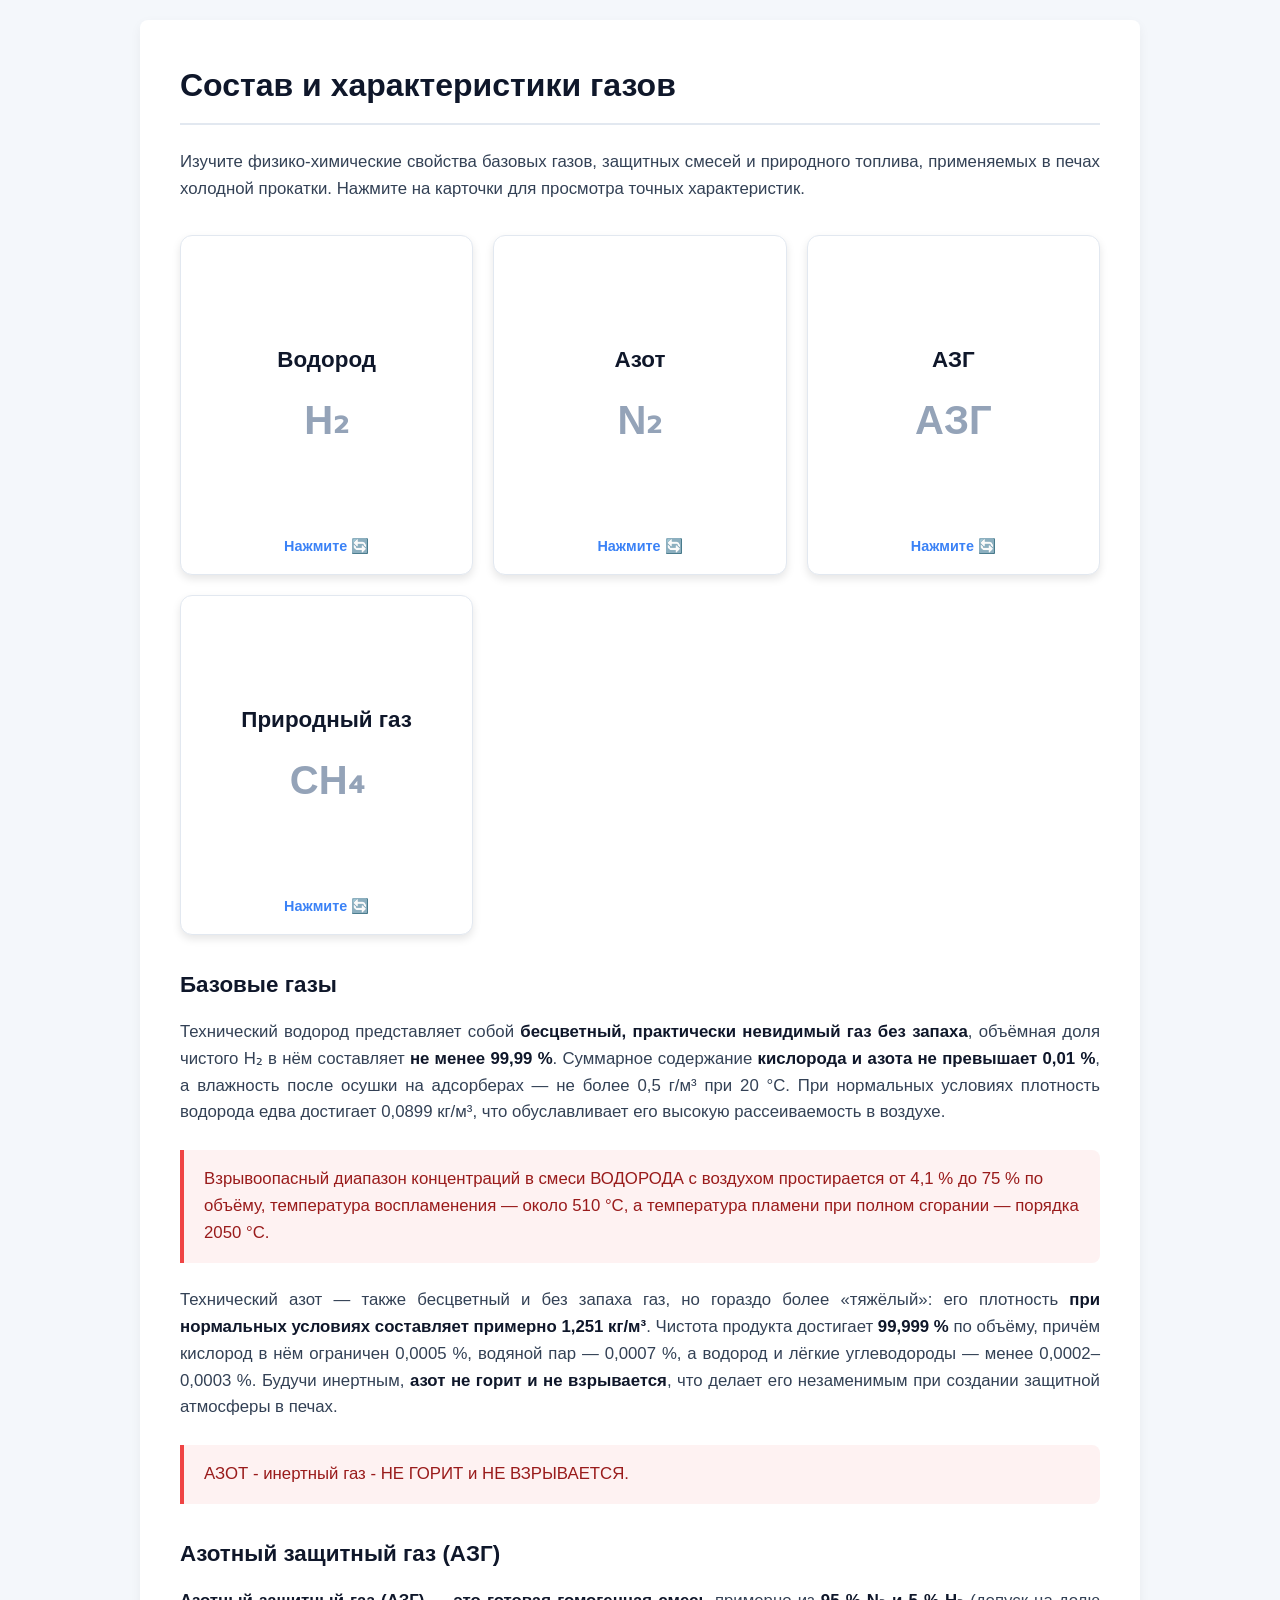
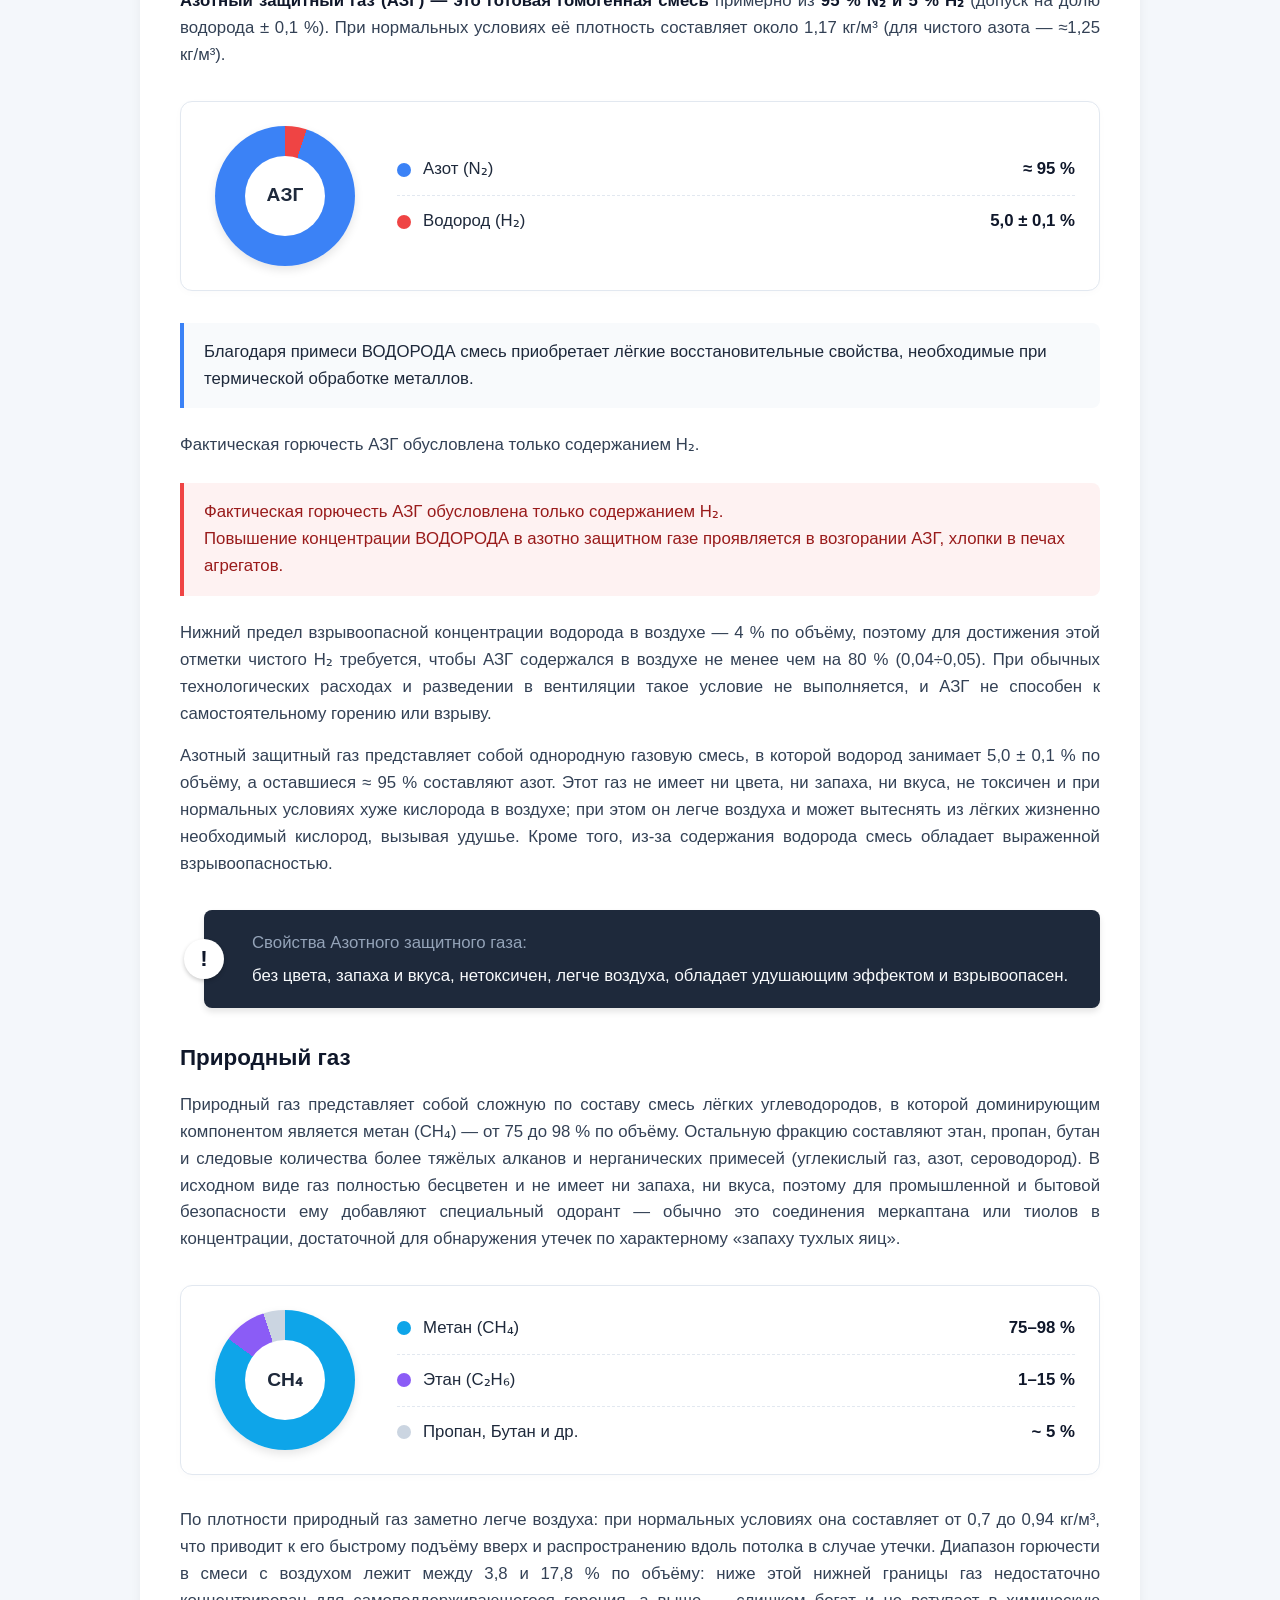
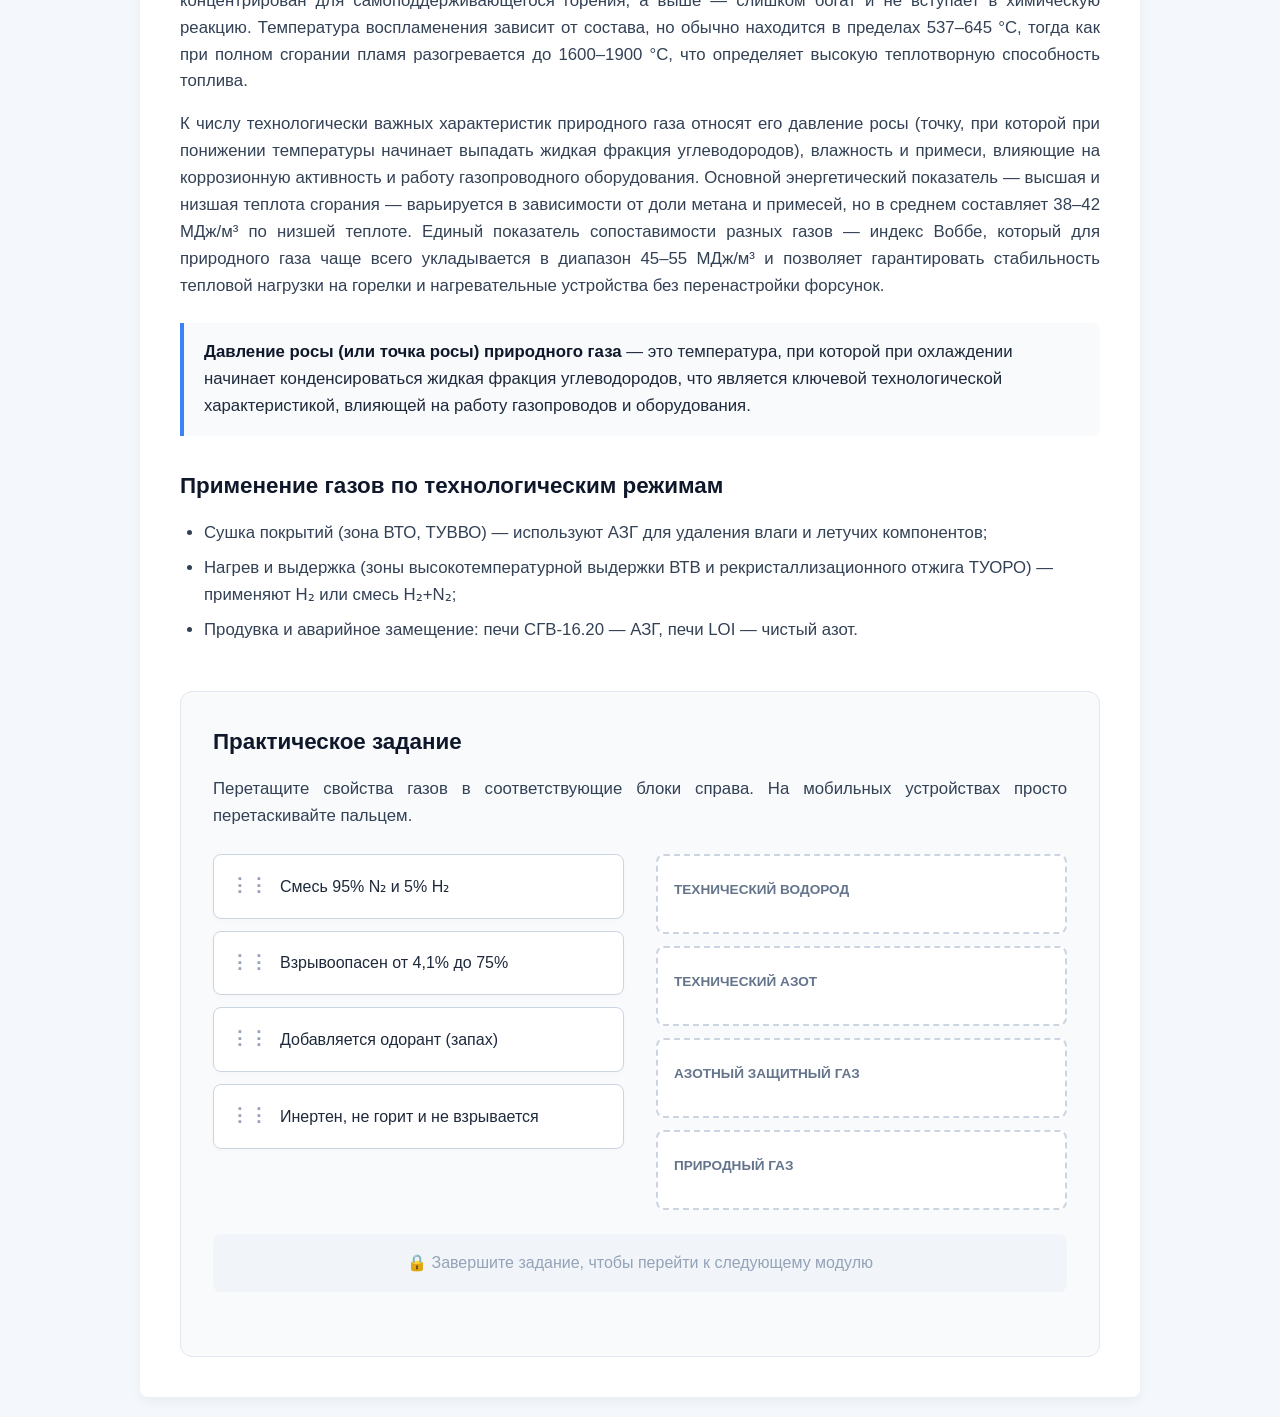
==== module1.html @ 85d9f405 "Add files via upload" ====
<!DOCTYPE html>
<html lang="ru">
<head>
    <meta charset="UTF-8">
    <meta name="viewport" content="width=device-width, initial-scale=1.0">
    <title>Модуль 1: Состав и характеристики газов</title>
    <style>
        /* Базовые настройки для идеальной читаемости */
        * { margin: 0; padding: 0; box-sizing: border-box; font-family: 'Segoe UI', Tahoma, Geneva, Verdana, sans-serif; }
        body { background-color: #f4f7fb; padding: 20px; color: #1e293b; line-height: 1.6; }
        
        .lesson-container { max-width: 1000px; margin: 0 auto; background: #ffffff; padding: 40px; border-radius: 8px; box-shadow: 0 4px 12px rgba(0,0,0,0.05); }
        
        /* Типографика */
        h2 { color: #0f172a; font-size: 2rem; margin-bottom: 24px; border-bottom: 2px solid #e2e8f0; padding-bottom: 12px; }
        h3 { color: #0f172a; margin: 32px 0 16px 0; font-size: 1.4rem; }
        h4 { color: #334155; margin: 24px 0 12px 0; font-size: 1.2rem; }
        p { margin-bottom: 16px; font-size: 1.05rem; color: #334155; text-align: justify; }
        strong { font-weight: 600; color: #0f172a; }
        ul { margin-bottom: 16px; padding-left: 24px; }
        li { margin-bottom: 8px; font-size: 1.05rem; color: #334155; }

        /* ИНТЕРАКТИВНЫЕ КАРТОЧКИ */
        .gas-grid { display: grid; grid-template-columns: repeat(auto-fit, minmax(220px, 1fr)); gap: 20px; margin: 32px 0; }
        .gas-card { background: transparent; height: 340px; perspective: 1000px; cursor: pointer; }
        .gas-card-inner { position: relative; width: 100%; height: 100%; transition: transform 0.6s; transform-style: preserve-3d; }
        .gas-card.flipped .gas-card-inner { transform: rotateY(180deg); }
        .gas-card-front, .gas-card-back { position: absolute; width: 100%; height: 100%; backface-visibility: hidden; border-radius: 12px; padding: 20px; box-shadow: 0 4px 8px rgba(0,0,0,0.1); }
        
        .gas-card-front { background: #ffffff; border: 1px solid #e2e8f0; display: flex; flex-direction: column; justify-content: center; align-items: center; text-align: center; }
        .gas-card-front h4 { font-size: 1.4rem; color: #0f172a; margin: 0 0 10px 0; }
        .gas-card-front .formula { font-size: 2.5rem; font-weight: bold; color: #94a3b8; margin-bottom: 16px; }
        .flip-hint { position: absolute; bottom: 16px; color: #3b82f6; font-size: 0.9rem; font-weight: 600; }
        
        .gas-card-back { background: #111827; color: #ffffff; transform: rotateY(180deg); text-align: left; overflow-y: auto; border-left: 4px solid #3b82f6; }
        .gas-card-back h4 { color: #ffffff; font-size: 1.3rem; margin-top: 0; margin-bottom: 12px; border-bottom: 1px solid #374151; padding-bottom: 8px; }
        .card-stat { margin-bottom: 12px; }
        .card-stat-label { color: #9ca3af; font-size: 0.8rem; text-transform: uppercase; font-weight: 600; letter-spacing: 0.5px; margin-bottom: 2px; display: block; }
        .card-stat-value { color: #ffffff; font-size: 1.05rem; }

        /* ПЛАШКИ */
        .alert-dark { background: #1e293b; color: #f8fafc; position: relative; padding: 20px 24px 20px 48px; border-radius: 8px; margin: 32px 0 32px 24px; font-size: 1.05rem; line-height: 1.5; box-shadow: 0 4px 6px rgba(0,0,0,0.1); }
        .alert-dark .alert-icon { position: absolute; left: -20px; top: 50%; transform: translateY(-50%); width: 40px; height: 40px; background: #ffffff; border-radius: 50%; display: flex; align-items: center; justify-content: center; color: #0f172a; font-weight: bold; font-size: 1.4rem; box-shadow: 0 2px 4px rgba(0,0,0,0.2); }
        .alert-dark strong { color: #94a3b8; display: block; margin-bottom: 8px; font-weight: normal; }

        .alert-light { background: #f8fafc; border-left: 4px solid #3b82f6; padding: 16px 20px; margin: 24px 0; border-radius: 0 8px 8px 0; color: #1e293b; font-size: 1.05rem; }
        .alert-danger { background: #fef2f2; border-left: 4px solid #ef4444; padding: 16px 20px; margin: 24px 0; border-radius: 0 8px 8px 0; color: #991b1b; font-size: 1.05rem; }

        /* КОЛЬЦЕВЫЕ ДИАГРАММЫ */
        .chart-section { display: flex; flex-wrap: wrap; gap: 32px; align-items: center; margin: 32px 0; background: #ffffff; border: 1px solid #e2e8f0; border-radius: 12px; padding: 24px; box-shadow: 0 2px 8px rgba(0,0,0,0.02); }
        .chart-visual { display: flex; flex-direction: column; align-items: center; min-width: 160px; }
        .donut-chart { width: 140px; height: 140px; border-radius: 50%; display: flex; align-items: center; justify-content: center; box-shadow: 0 4px 10px rgba(0,0,0,0.1); }
        .donut-inner { width: 80px; height: 80px; background: #ffffff; border-radius: 50%; display: flex; align-items: center; justify-content: center; font-weight: bold; font-size: 1.2rem; color: #1e293b; }
        .chart-azg { background: conic-gradient(#ef4444 0% 5%, #3b82f6 5% 100%); }
        .chart-ng { background: conic-gradient(#0ea5e9 0% 85%, #8b5cf6 85% 95%, #cbd5e1 95% 100%); }
        
        .chart-legend { flex: 1; min-width: 250px; }
        .legend-item { display: flex; align-items: center; justify-content: space-between; margin-bottom: 12px; padding-bottom: 12px; border-bottom: 1px dashed #e2e8f0; font-size: 1.05rem; }
        .legend-item:last-child { border-bottom: none; margin-bottom: 0; padding-bottom: 0; }
        .legend-color { display: flex; align-items: center; gap: 12px; }
        .dot { width: 14px; height: 14px; border-radius: 50%; }

        /* DRAG AND DROP */
        .dnd-container { background: #f8fafc; border: 1px solid #e2e8f0; border-radius: 12px; padding: 32px; margin-top: 48px; }
        .dnd-grid { display: grid; grid-template-columns: 1fr 1fr; gap: 32px; margin-top: 24px; }
        
        .draggable-items { display: flex; flex-direction: column; gap: 12px; }
        .drag-item { background: #ffffff; border: 1px solid #cbd5e1; padding: 16px; border-radius: 8px; cursor: grab; font-size: 1rem; color: #1e293b; display: flex; align-items: center; gap: 12px; box-shadow: 0 2px 4px rgba(0,0,0,0.02); }
        .drag-item::before { content: "⋮⋮"; color: #94a3b8; font-size: 1.2rem; font-weight: bold; }
        .drag-item:active { cursor: grabbing; }
        
        .drop-zones { display: flex; flex-direction: column; gap: 12px; }
        .drop-zone { background: #ffffff; border: 2px dashed #cbd5e1; padding: 16px; border-radius: 8px; min-height: 80px; display: flex; flex-direction: column; justify-content: center; position: relative; transition: all 0.2s; }
        .drop-zone.drag-over { background: #f1f5f9; border-color: #3b82f6; }
        
        .drop-zone.correct { background: #e6f4ea; border: 1px solid #34d399; padding: 12px 16px; }
        .drop-zone.correct .drop-zone-title { color: #64748b; font-size: 0.75rem; text-transform: uppercase; font-weight: 700; margin-bottom: 4px; display: block; }
        .drop-zone.correct .drag-item { background: transparent; border: none; box-shadow: none; padding: 0; font-size: 0.95rem; color: #1e293b; }
        .drop-zone.correct .drag-item::before { content: "⋮⋮"; color: #94a3b8; font-size: 1.2rem; }
        
        .drop-zone-title { color: #64748b; font-size: 0.85rem; text-transform: uppercase; font-weight: 600; margin-bottom: 8px; }

        /* Кнопки */
        .btn-group { display: flex; flex-direction: column; gap: 12px; margin-top: 32px; }
        .nav-btn { background: #10b981; color: white; border: none; padding: 18px 32px; font-size: 1.1rem; font-weight: bold; border-radius: 8px; cursor: pointer; width: 100%; text-transform: uppercase; display: none; text-align: center; }
        .nav-btn:hover { background: #059669; }
        
        .reset-btn { background: transparent; color: #64748b; border: 1px solid #cbd5e1; padding: 12px 24px; font-size: 1rem; border-radius: 8px; cursor: pointer; width: 100%; transition: 0.2s; display: none; }
        .reset-btn:hover { background: #f1f5f9; color: #1e293b; }

        .disabled-text { text-align: center; color: #94a3b8; font-size: 1rem; margin-top: 24px; padding: 16px; background: #f1f5f9; border-radius: 8px; }

        /* Мобильная адаптация */
        @media (max-width: 768px) {
            body { padding: 10px; }
            .lesson-container { padding: 20px; }
            .dnd-grid { grid-template-columns: 1fr; gap: 24px; }
            .alert-dark { margin-left: 16px; padding-left: 36px; }
            .alert-dark .alert-icon { left: -16px; width: 32px; height: 32px; font-size: 1.2rem; }
            .chart-section { flex-direction: column; align-items: flex-start; }
            .chart-visual { align-self: center; margin-bottom: 16px; }
        }
    </style>
</head>
<body>

    <div class="lesson-container">
        <h2>Состав и характеристики газов</h2>
        <p>Изучите физико-химические свойства базовых газов, защитных смесей и природного топлива, применяемых в печах холодной прокатки. Нажмите на карточки для просмотра точных характеристик.</p>
        
        <!-- ИНТЕРАКТИВНЫЕ КАРТОЧКИ -->
        <div class="gas-grid">
            <div class="gas-card" onclick="flipCard(this)">
                <div class="gas-card-inner">
                    <div class="gas-card-front">
                        <h4>Водород</h4>
                        <div class="formula">H₂</div>
                        <div class="flip-hint">Нажмите 🔄</div>
                    </div>
                    <div class="gas-card-back">
                        <h4>Водород (H₂)</h4>
                        <div class="card-stat"><span class="card-stat-label">Чистота</span><span class="card-stat-value">≥ 99,99 %</span></div>
                        <div class="card-stat"><span class="card-stat-label">Плотность</span><span class="card-stat-value">0,0899 кг/м³</span></div>
                        <div class="card-stat"><span class="card-stat-label">Взрываемость</span><span class="card-stat-value">4,1 % – 75 %</span></div>
                        <div class="card-stat"><span class="card-stat-label">Т воспламенения</span><span class="card-stat-value">~510 °C</span></div>
                    </div>
                </div>
            </div>

            <div class="gas-card" onclick="flipCard(this)">
                <div class="gas-card-inner">
                    <div class="gas-card-front">
                        <h4>Азот</h4>
                        <div class="formula">N₂</div>
                        <div class="flip-hint">Нажмите 🔄</div>
                    </div>
                    <div class="gas-card-back">
                        <h4>Азот (N₂)</h4>
                        <div class="card-stat"><span class="card-stat-label">Чистота</span><span class="card-stat-value">≥ 99,999 %</span></div>
                        <div class="card-stat"><span class="card-stat-label">Плотность</span><span class="card-stat-value">1,251 кг/м³</span></div>
                        <div class="card-stat"><span class="card-stat-label">Свойства</span><span class="card-stat-value">Инертен, не горит</span></div>
                        <div class="card-stat"><span class="card-stat-label">Опасность</span><span class="card-stat-value">Удушье</span></div>
                    </div>
                </div>
            </div>

            <div class="gas-card" onclick="flipCard(this)">
                <div class="gas-card-inner">
                    <div class="gas-card-front">
                        <h4>АЗГ</h4>
                        <div class="formula">АЗГ</div>
                        <div class="flip-hint">Нажмите 🔄</div>
                    </div>
                    <div class="gas-card-back">
                        <h4>Азотный защитный газ</h4>
                        <div class="card-stat"><span class="card-stat-label">Состав</span><span class="card-stat-value">95% N₂, 5% H₂</span></div>
                        <div class="card-stat"><span class="card-stat-label">Плотность</span><span class="card-stat-value">~1,17 кг/м³</span></div>
                        <div class="card-stat"><span class="card-stat-label">Свойства</span><span class="card-stat-value">Восстановительные</span></div>
                        <div class="card-stat"><span class="card-stat-label">Горючесть</span><span class="card-stat-value">Обусловлена H₂</span></div>
                    </div>
                </div>
            </div>

            <div class="gas-card" onclick="flipCard(this)">
                <div class="gas-card-inner">
                    <div class="gas-card-front">
                        <h4>Природный газ</h4>
                        <div class="formula">CH₄</div>
                        <div class="flip-hint">Нажмите 🔄</div>
                    </div>
                    <div class="gas-card-back">
                        <h4>Природный газ</h4>
                        <div class="card-stat"><span class="card-stat-label">Основа</span><span class="card-stat-value">Метан 75–98 %</span></div>
                        <div class="card-stat"><span class="card-stat-label">Плотность</span><span class="card-stat-value">0,7–0,94 кг/м³</span></div>
                        <div class="card-stat"><span class="card-stat-label">Взрываемость</span><span class="card-stat-value">3,8 – 17,8 %</span></div>
                        <div class="card-stat"><span class="card-stat-label">Особенность</span><span class="card-stat-value">Добавлен одорант</span></div>
                    </div>
                </div>
            </div>
        </div>

        <!-- ТЕОРИЯ -->
        <h3>Базовые газы</h3>
        <p>Технический водород представляет собой <strong>бесцветный, практически невидимый газ без запаха</strong>, объёмная доля чистого H₂ в нём составляет <strong>не менее 99,99 %</strong>. Суммарное содержание <strong>кислорода и азота не превышает 0,01 %</strong>, а влажность после осушки на адсорберах — не более 0,5 г/м³ при 20 °C. При нормальных условиях плотность водорода едва достигает 0,0899 кг/м³, что обуславливает его высокую рассеиваемость в воздухе.</p>

        <div class="alert-danger">
            Взрывоопасный диапазон концентраций в смеси ВОДОРОДА с воздухом простирается от 4,1 % до 75 % по объёму, температура воспламенения — около 510 °C, а температура пламени при полном сгорании — порядка 2050 °C.
        </div>

        <p>Технический азот — также бесцветный и без запаха газ, но гораздо более «тяжёлый»: его плотность <strong>при нормальных условиях составляет примерно 1,251 кг/м³</strong>. Чистота продукта достигает <strong>99,999 %</strong> по объёму, причём кислород в нём ограничен 0,0005 %, водяной пар — 0,0007 %, а водород и лёгкие углеводороды — менее 0,0002–0,0003 %. Будучи инертным, <strong>азот не горит и не взрывается</strong>, что делает его незаменимым при создании защитной атмосферы в печах.</p>

        <div class="alert-danger">
            АЗОТ - инертный газ - НЕ ГОРИТ и НЕ ВЗРЫВАЕТСЯ.
        </div>

        <h3>Азотный защитный газ (АЗГ)</h3>
        <p><strong>Азотный защитный газ (АЗГ) — это готовая гомогенная смесь</strong> примерно из <strong>95 % N₂ и 5 % H₂</strong> (допуск на долю водорода ± 0,1 %). При нормальных условиях её плотность составляет около 1,17 кг/м³ (для чистого азота — ≈1,25 кг/м³).</p>

        <!-- Диаграмма АЗГ -->
        <div class="chart-section">
            <div class="chart-visual">
                <div class="donut-chart chart-azg">
                    <div class="donut-inner">АЗГ</div>
                </div>
            </div>
            <div class="chart-legend">
                <div class="legend-item">
                    <div class="legend-color"><div class="dot" style="background: #3b82f6;"></div> Азот (N₂)</div>
                    <strong>≈ 95 %</strong>
                </div>
                <div class="legend-item">
                    <div class="legend-color"><div class="dot" style="background: #ef4444;"></div> Водород (H₂)</div>
                    <strong>5,0 ± 0,1 %</strong>
                </div>
            </div>
        </div>

        <div class="alert-light">
            Благодаря примеси ВОДОРОДА смесь приобретает лёгкие восстановительные свойства, необходимые при термической обработке металлов.
        </div>

        <p>Фактическая горючесть АЗГ обусловлена только содержанием H₂.</p>

        <div class="alert-danger">
            Фактическая горючесть АЗГ обусловлена только содержанием H₂.<br>
            Повышение концентрации ВОДОРОДА в азотно защитном газе проявляется в возгорании АЗГ, хлопки в печах агрегатов.
        </div>

        <p>Нижний предел взрывоопасной концентрации водорода в воздухе — 4 % по объёму, поэтому для достижения этой отметки чистого H₂ требуется, чтобы АЗГ содержался в воздухе не менее чем на 80 % (0,04÷0,05). При обычных технологических расходах и разведении в вентиляции такое условие не выполняется, и АЗГ не способен к самостоятельному горению или взрыву.</p>

        <p>Азотный защитный газ представляет собой однородную газовую смесь, в которой водород занимает 5,0 ± 0,1 % по объёму, а оставшиеся ≈ 95 % составляют азот. Этот газ не имеет ни цвета, ни запаха, ни вкуса, не токсичен и при нормальных условиях хуже кислорода в воздухе; при этом он легче воздуха и может вытеснять из лёгких жизненно необходимый кислород, вызывая удушье. Кроме того, из-за содержания водорода смесь обладает выраженной взрывоопасностью.</p>

        <div class="alert-dark">
            <div class="alert-icon">!</div>
            <strong>Свойства Азотного защитного газа:</strong>
            без цвета, запаха и вкуса, нетоксичен, легче воздуха, обладает удушающим эффектом и взрывоопасен.
        </div>

        <h3>Природный газ</h3>
        <p>Природный газ представляет собой сложную по составу смесь лёгких углеводородов, в которой доминирующим компонентом является метан (CH₄) — от 75 до 98 % по объёму. Остальную фракцию составляют этан, пропан, бутан и следовые количества более тяжёлых алканов и нерганических примесей (углекислый газ, азот, сероводород). В исходном виде газ полностью бесцветен и не имеет ни запаха, ни вкуса, поэтому для промышленной и бытовой безопасности ему добавляют специальный одорант — обычно это соединения меркаптана или тиолов в концентрации, достаточной для обнаружения утечек по характерному «запаху тухлых яиц».</p>
        
        <!-- Диаграмма Природного газа -->
        <div class="chart-section">
            <div class="chart-visual">
                <div class="donut-chart chart-ng">
                    <div class="donut-inner">CH₄</div>
                </div>
            </div>
            <div class="chart-legend">
                <div class="legend-item">
                    <div class="legend-color"><div class="dot" style="background: #0ea5e9;"></div> Метан (CH₄)</div>
                    <strong>75–98 %</strong>
                </div>
                <div class="legend-item">
                    <div class="legend-color"><div class="dot" style="background: #8b5cf6;"></div> Этан (C₂H₆)</div>
                    <strong>1–15 %</strong>
                </div>
                <div class="legend-item">
                    <div class="legend-color"><div class="dot" style="background: #cbd5e1;"></div> Пропан, Бутан и др.</div>
                    <strong>~ 5 %</strong>
                </div>
            </div>
        </div>

        <p>По плотности природный газ заметно легче воздуха: при нормальных условиях она составляет от 0,7 до 0,94 кг/м³, что приводит к его быстрому подъёму вверх и распространению вдоль потолка в случае утечки. Диапазон горючести в смеси с воздухом лежит между 3,8 и 17,8 % по объёму: ниже этой нижней границы газ недостаточно концентрирован для самоподдерживающегося горения, а выше — слишком богат и не вступает в химическую реакцию. Температура воспламенения зависит от состава, но обычно находится в пределах 537–645 °C, тогда как при полном сгорании пламя разогревается до 1600–1900 °C, что определяет высокую теплотворную способность топлива.</p>
        
        <p>К числу технологически важных характеристик природного газа относят его давление росы (точку, при которой при понижении температуры начинает выпадать жидкая фракция углеводородов), влажность и примеси, влияющие на коррозионную активность и работу газопроводного оборудования. Основной энергетический показатель — высшая и низшая теплота сгорания — варьируется в зависимости от доли метана и примесей, но в среднем составляет 38–42 МДж/м³ по низшей теплоте. Единый показатель сопоставимости разных газов — индекс Воббе, который для природного газа чаще всего укладывается в диапазон 45–55 МДж/м³ и позволяет гарантировать стабильность тепловой нагрузки на горелки и нагревательные устройства без перенастройки форсунок.</p>

        <div class="alert-light">
            <strong>Давление росы (или точка росы) природного газа</strong> — это температура, при которой при охлаждении начинает конденсироваться жидкая фракция углеводородов, что является ключевой технологической характеристикой, влияющей на работу газопроводов и оборудования.
        </div>

        <h3>Применение газов по технологическим режимам</h3>
        <ul>
            <li>Сушка покрытий (зона ВТО, ТУВВО) — используют АЗГ для удаления влаги и летучих компонентов;</li>
            <li>Нагрев и выдержка (зоны высокотемпературной выдержки ВТВ и рекристаллизационного отжига ТУОРО) — применяют H₂ или смесь H₂+N₂;</li>
            <li>Продувка и аварийное замещение: печи СГВ-16.20 — АЗГ, печи LOI — чистый азот.</li>
        </ul>

        <!-- DRAG AND DROP -->
        <div class="dnd-container" id="dnd-section">
            <h3 style="margin-top: 0;">Практическое задание</h3>
            <p id="dnd-instructions">Перетащите свойства газов в соответствующие блоки справа. На мобильных устройствах просто перетаскивайте пальцем.</p>
            
            <div class="dnd-grid" id="dnd-grid">
                <div class="draggable-items" id="drag-source">
                    <div class="drag-item" draggable="true" id="drag1" data-match="azg">Смесь 95% N₂ и 5% H₂</div>
                    <div class="drag-item" draggable="true" id="drag2" data-match="h2">Взрывоопасен от 4,1% до 75%</div>
                    <div class="drag-item" draggable="true" id="drag3" data-match="ng">Добавляется одорант (запах)</div>
                    <div class="drag-item" draggable="true" id="drag4" data-match="n2">Инертен, не горит и не взрывается</div>
                </div>
                
                <div class="drop-zones">
                    <div class="drop-zone" data-match="h2">
                        <span class="drop-zone-title">Технический Водород</span>
                    </div>
                    <div class="drop-zone" data-match="n2">
                        <span class="drop-zone-title">Технический Азот</span>
                    </div>
                    <div class="drop-zone" data-match="azg">
                        <span class="drop-zone-title">Азотный защитный газ</span>
                    </div>
                    <div class="drop-zone" data-match="ng">
                        <span class="drop-zone-title">Природный газ</span>
                    </div>
                </div>
            </div>

            <div id="disabled-msg" class="disabled-text">
                🔒 Завершите задание, чтобы перейти к следующему модулю
            </div>

            <div class="btn-group">
                <button id="next-module-btn" class="nav-btn">Перейти к модулю 2 ➔</button>
                <button id="reset-btn" class="reset-btn" onclick="resetExercise()">Пройти еще раз</button>
            </div>
        </div>

    </div>

    <script>
        // Переворот карточек
        function flipCard(card) {
            card.classList.toggle('flipped');
        }

        // Логика Drag and Drop
        const dragItems = document.querySelectorAll('.drag-item');
        const dropZones = document.querySelectorAll('.drop-zone');
        let correctDrops = 0;
        const totalDrops = dragItems.length;

        // Проверка LocalStorage при загрузке
        window.addEventListener('DOMContentLoaded', () => {
            if (localStorage.getItem('module1_gas_passed') === 'true') {
                autoCompleteExercise();
            }
        });

        // События перетаскивания
        dragItems.forEach(item => {
            item.addEventListener('dragstart', (e) => {
                e.dataTransfer.setData('text/plain', e.target.id);
                setTimeout(() => e.target.style.opacity = '0.5', 0);
            });
            item.addEventListener('dragend', (e) => {
                e.target.style.opacity = '1';
            });
        });

        dropZones.forEach(zone => {
            zone.addEventListener('dragover', (e) => {
                e.preventDefault();
                if (!zone.classList.contains('correct')) {
                    zone.classList.add('drag-over');
                }
            });

            zone.addEventListener('dragleave', () => {
                zone.classList.remove('drag-over');
            });

            zone.addEventListener('drop', (e) => {
                e.preventDefault();
                zone.classList.remove('drag-over');
                
                if (zone.classList.contains('correct')) return;

                const draggedId = e.dataTransfer.getData('text/plain');
                const draggedElement = document.getElementById(draggedId);
                
                if (!draggedElement) return;

                const matchType = draggedElement.getAttribute('data-match');
                const zoneType = zone.getAttribute('data-match');

                if (matchType === zoneType) {
                    // Верно
                    zone.appendChild(draggedElement);
                    zone.classList.add('correct');
                    draggedElement.draggable = false;
                    
                    correctDrops++;
                    checkCompletion();
                } else {
                    // Ошибка
                    zone.style.borderColor = '#ef4444';
                    zone.style.backgroundColor = '#fef2f2';
                    setTimeout(() => {
                        zone.style.borderColor = '#cbd5e1';
                        zone.style.backgroundColor = '#ffffff';
                    }, 500);
                }
            });
        });

        function checkCompletion() {
            if (correctDrops === totalDrops) {
                localStorage.setItem('module1_gas_passed', 'true');
                showSuccessState();
            }
        }

        function showSuccessState() {
            document.getElementById('disabled-msg').style.display = 'none';
            document.getElementById('dnd-instructions').style.display = 'none';
            
            const nextBtn = document.getElementById('next-module-btn');
            nextBtn.style.display = 'block';
            
            // ПРЯМОЙ ПЕРЕХОД БЕЗ АЛЕРТА И ВЫЗОВА РОДИТЕЛЬСКОГО МЕНЮ
            nextBtn.onclick = () => {
                window.location.href = 'module2.html';
            };

            document.getElementById('reset-btn').style.display = 'block';
        }

        function autoCompleteExercise() {
            dragItems.forEach(item => {
                const matchType = item.getAttribute('data-match');
                const zone = document.querySelector(`.drop-zone[data-match="${matchType}"]`);
                if (zone) {
                    zone.appendChild(item);
                    zone.classList.add('correct');
                    item.draggable = false;
                }
            });
            correctDrops = totalDrops;
            showSuccessState();
        }

        // Функция "Пройти еще раз"
        function resetExercise() {
            localStorage.removeItem('module1_gas_passed');
            correctDrops = 0;
            
            const sourceContainer = document.getElementById('drag-source');
            
            dragItems.forEach(item => {
                item.draggable = true;
                sourceContainer.appendChild(item);
            });

            dropZones.forEach(zone => {
                zone.classList.remove('correct');
            });

            document.getElementById('disabled-msg').style.display = 'block';
            document.getElementById('dnd-instructions').style.display = 'block';
            document.getElementById('next-module-btn').style.display = 'none';
            document.getElementById('reset-btn').style.display = 'none';
        }
    </script>
</body>
</html>
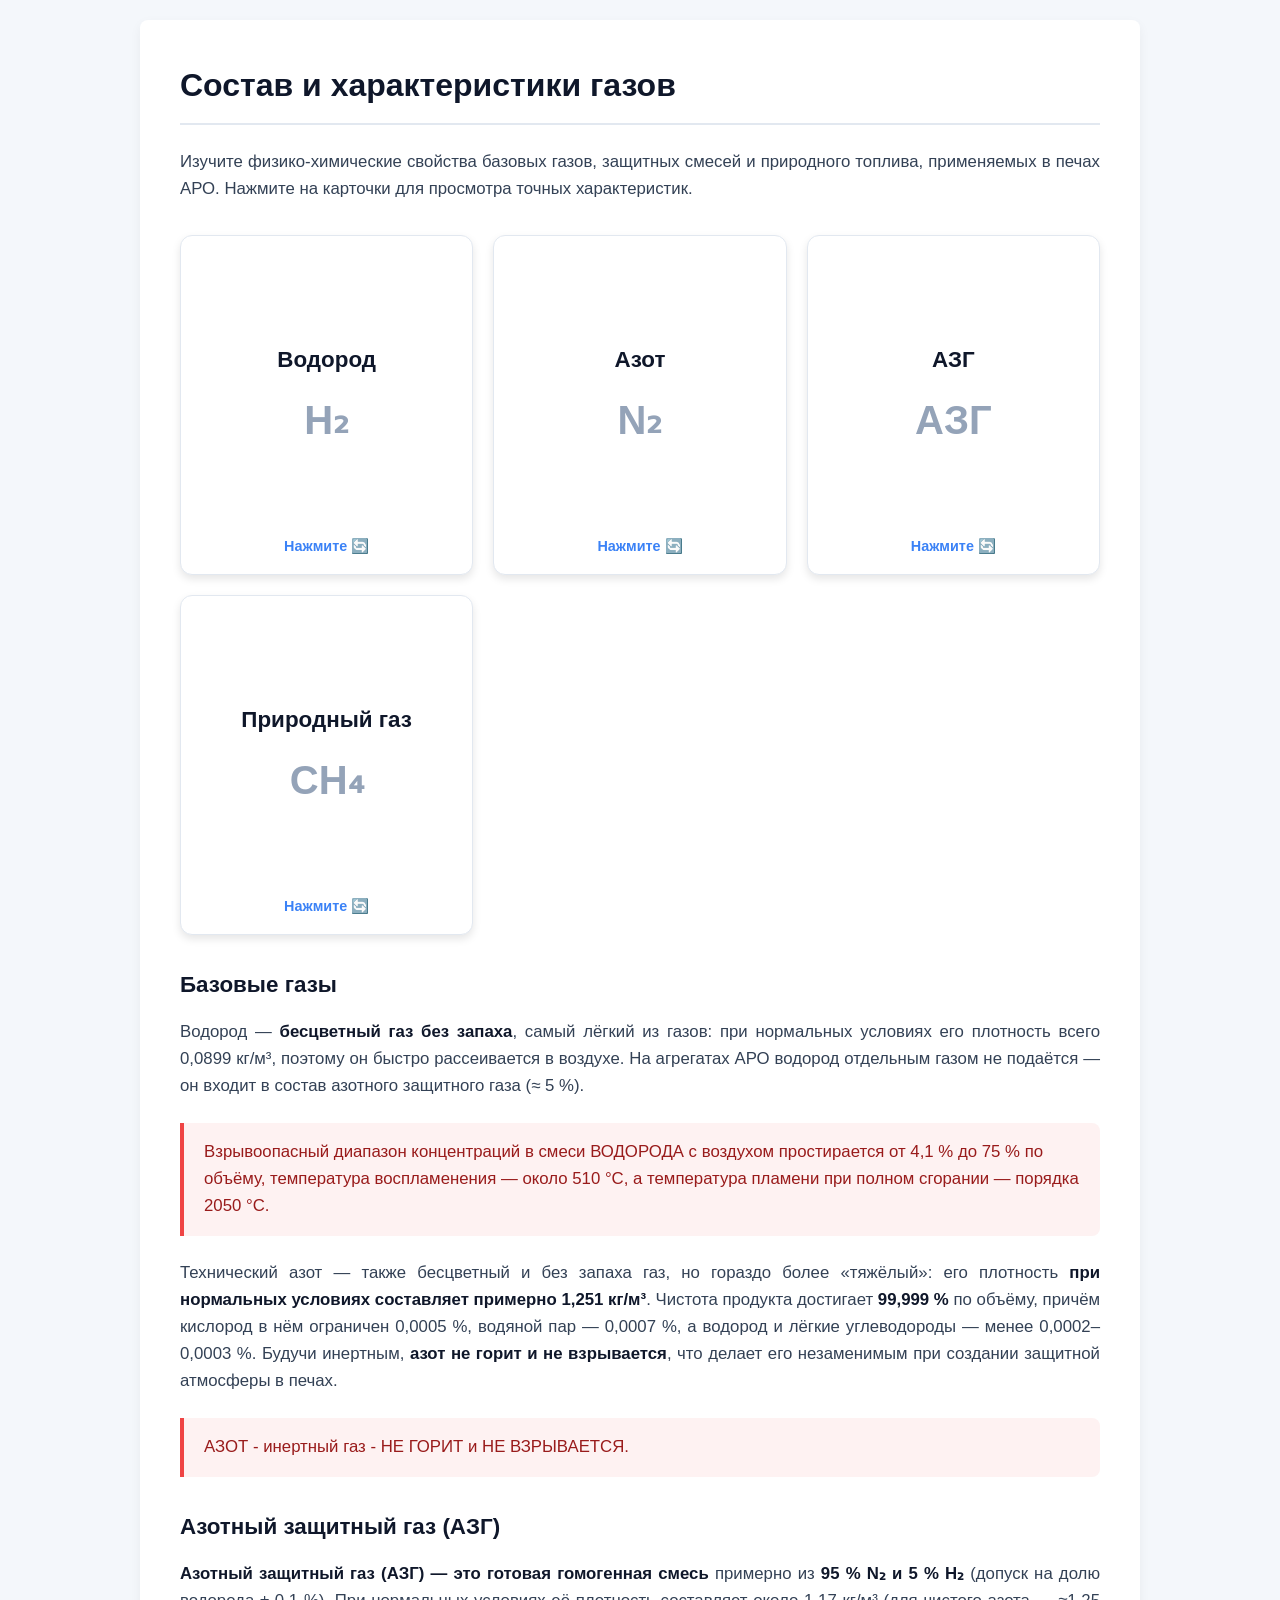
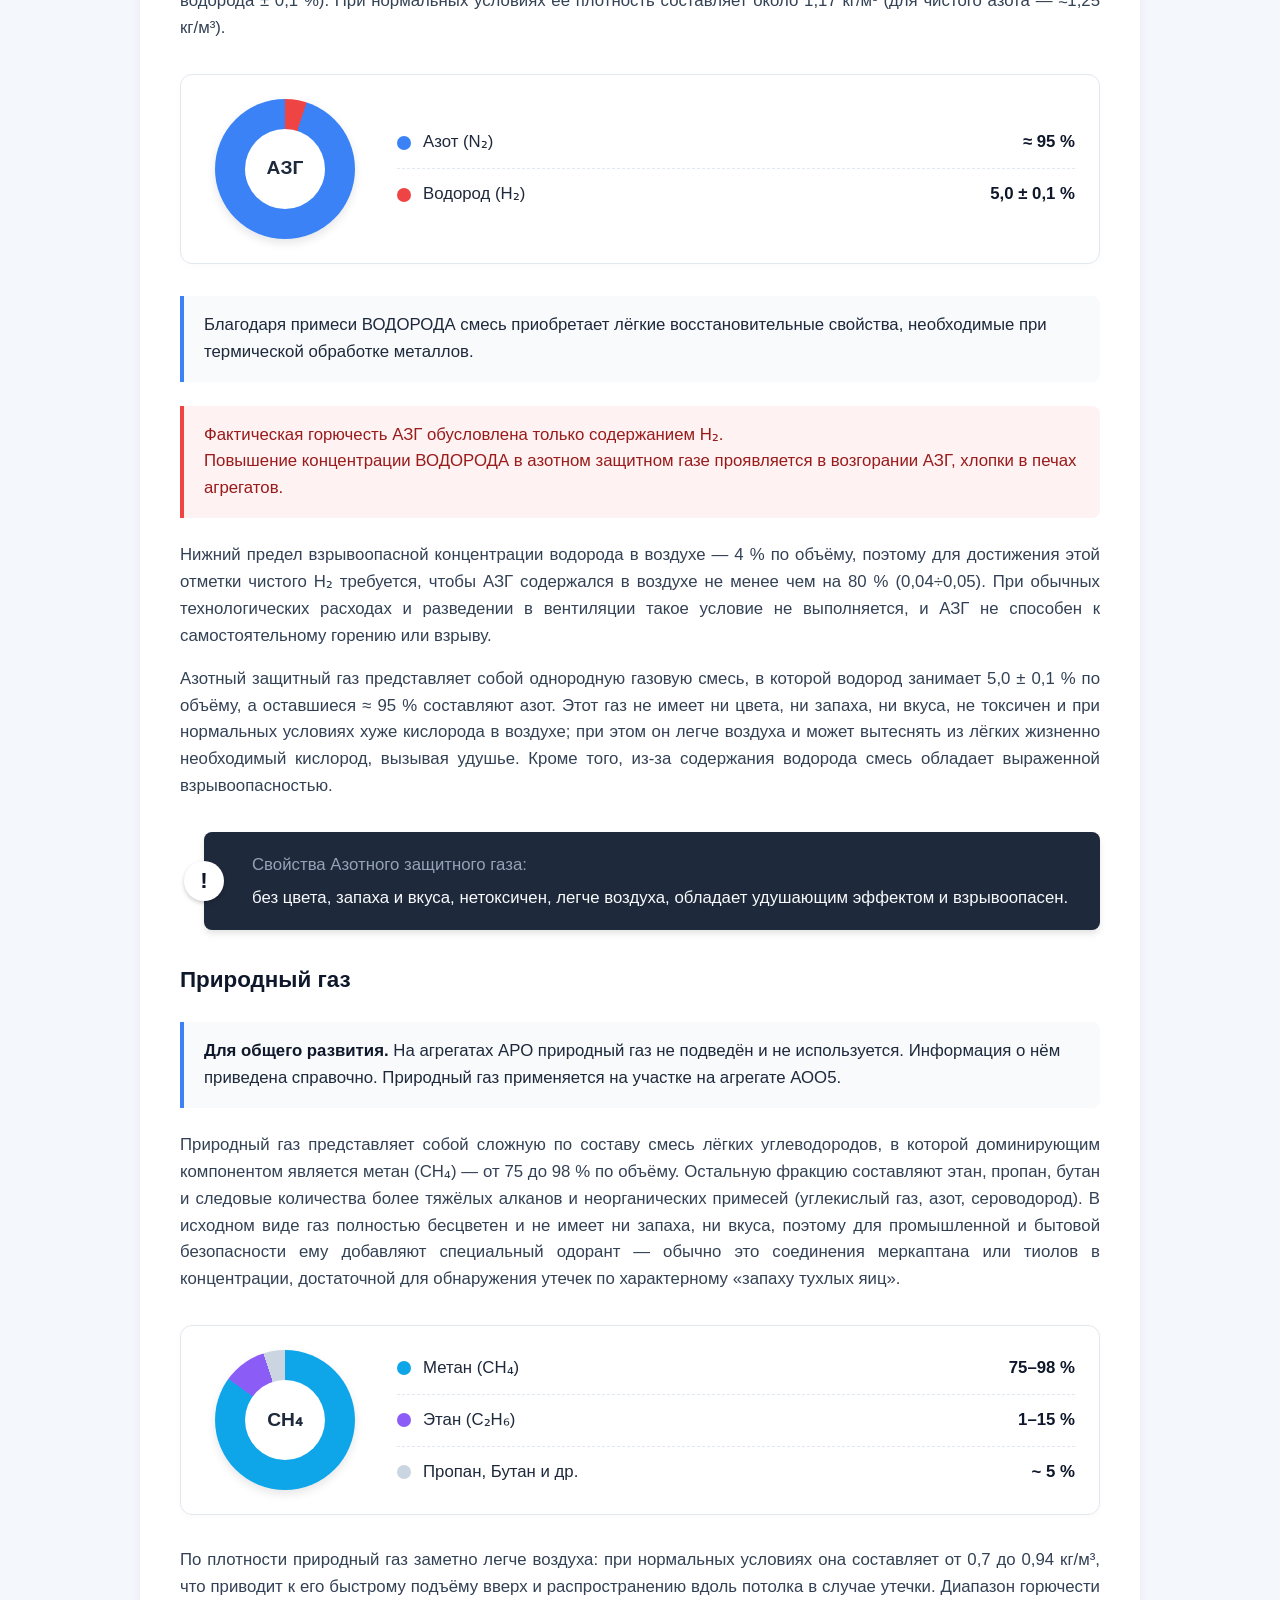
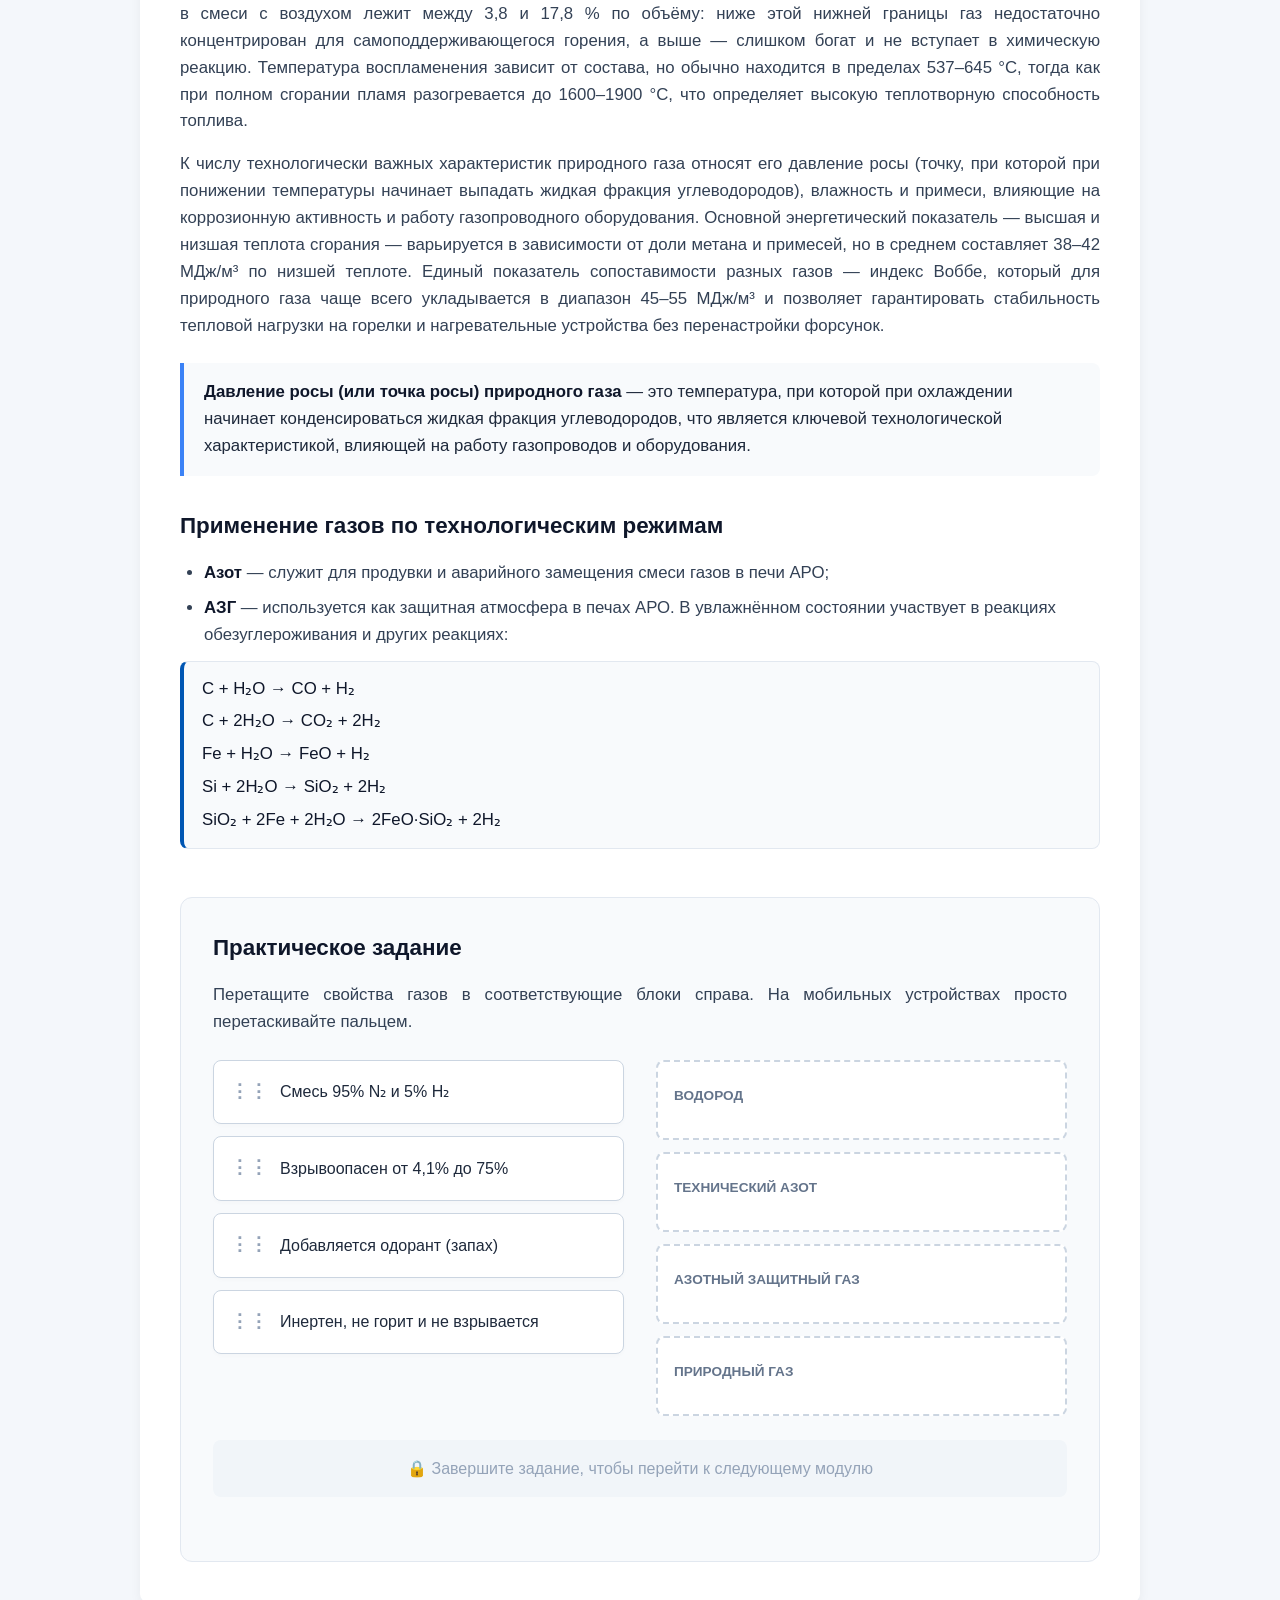
==== commit 3cd3d4e8: "Правки по замечаниям: убраны водородная ветка, ПКН, ОК1В, свечи безопасности; исправлен прогресс кур" ====
--- a/module1.html
+++ b/module1.html
@@ -1,456 +1,467 @@
-<!DOCTYPE html>
-<html lang="ru">
-<head>
-    <meta charset="UTF-8">
-    <meta name="viewport" content="width=device-width, initial-scale=1.0">
-    <title>Модуль 1: Состав и характеристики газов</title>
-    <style>
-        /* Базовые настройки для идеальной читаемости */
-        * { margin: 0; padding: 0; box-sizing: border-box; font-family: 'Segoe UI', Tahoma, Geneva, Verdana, sans-serif; }
-        body { background-color: #f4f7fb; padding: 20px; color: #1e293b; line-height: 1.6; }
-        
-        .lesson-container { max-width: 1000px; margin: 0 auto; background: #ffffff; padding: 40px; border-radius: 8px; box-shadow: 0 4px 12px rgba(0,0,0,0.05); }
-        
-        /* Типографика */
-        h2 { color: #0f172a; font-size: 2rem; margin-bottom: 24px; border-bottom: 2px solid #e2e8f0; padding-bottom: 12px; }
-        h3 { color: #0f172a; margin: 32px 0 16px 0; font-size: 1.4rem; }
-        h4 { color: #334155; margin: 24px 0 12px 0; font-size: 1.2rem; }
-        p { margin-bottom: 16px; font-size: 1.05rem; color: #334155; text-align: justify; }
-        strong { font-weight: 600; color: #0f172a; }
-        ul { margin-bottom: 16px; padding-left: 24px; }
-        li { margin-bottom: 8px; font-size: 1.05rem; color: #334155; }
-
-        /* ИНТЕРАКТИВНЫЕ КАРТОЧКИ */
-        .gas-grid { display: grid; grid-template-columns: repeat(auto-fit, minmax(220px, 1fr)); gap: 20px; margin: 32px 0; }
-        .gas-card { background: transparent; height: 340px; perspective: 1000px; cursor: pointer; }
-        .gas-card-inner { position: relative; width: 100%; height: 100%; transition: transform 0.6s; transform-style: preserve-3d; }
-        .gas-card.flipped .gas-card-inner { transform: rotateY(180deg); }
-        .gas-card-front, .gas-card-back { position: absolute; width: 100%; height: 100%; backface-visibility: hidden; border-radius: 12px; padding: 20px; box-shadow: 0 4px 8px rgba(0,0,0,0.1); }
-        
-        .gas-card-front { background: #ffffff; border: 1px solid #e2e8f0; display: flex; flex-direction: column; justify-content: center; align-items: center; text-align: center; }
-        .gas-card-front h4 { font-size: 1.4rem; color: #0f172a; margin: 0 0 10px 0; }
-        .gas-card-front .formula { font-size: 2.5rem; font-weight: bold; color: #94a3b8; margin-bottom: 16px; }
-        .flip-hint { position: absolute; bottom: 16px; color: #3b82f6; font-size: 0.9rem; font-weight: 600; }
-        
-        .gas-card-back { background: #111827; color: #ffffff; transform: rotateY(180deg); text-align: left; overflow-y: auto; border-left: 4px solid #3b82f6; }
-        .gas-card-back h4 { color: #ffffff; font-size: 1.3rem; margin-top: 0; margin-bottom: 12px; border-bottom: 1px solid #374151; padding-bottom: 8px; }
-        .card-stat { margin-bottom: 12px; }
-        .card-stat-label { color: #9ca3af; font-size: 0.8rem; text-transform: uppercase; font-weight: 600; letter-spacing: 0.5px; margin-bottom: 2px; display: block; }
-        .card-stat-value { color: #ffffff; font-size: 1.05rem; }
-
-        /* ПЛАШКИ */
-        .alert-dark { background: #1e293b; color: #f8fafc; position: relative; padding: 20px 24px 20px 48px; border-radius: 8px; margin: 32px 0 32px 24px; font-size: 1.05rem; line-height: 1.5; box-shadow: 0 4px 6px rgba(0,0,0,0.1); }
-        .alert-dark .alert-icon { position: absolute; left: -20px; top: 50%; transform: translateY(-50%); width: 40px; height: 40px; background: #ffffff; border-radius: 50%; display: flex; align-items: center; justify-content: center; color: #0f172a; font-weight: bold; font-size: 1.4rem; box-shadow: 0 2px 4px rgba(0,0,0,0.2); }
-        .alert-dark strong { color: #94a3b8; display: block; margin-bottom: 8px; font-weight: normal; }
-
-        .alert-light { background: #f8fafc; border-left: 4px solid #3b82f6; padding: 16px 20px; margin: 24px 0; border-radius: 0 8px 8px 0; color: #1e293b; font-size: 1.05rem; }
-        .alert-danger { background: #fef2f2; border-left: 4px solid #ef4444; padding: 16px 20px; margin: 24px 0; border-radius: 0 8px 8px 0; color: #991b1b; font-size: 1.05rem; }
-
-        /* КОЛЬЦЕВЫЕ ДИАГРАММЫ */
-        .chart-section { display: flex; flex-wrap: wrap; gap: 32px; align-items: center; margin: 32px 0; background: #ffffff; border: 1px solid #e2e8f0; border-radius: 12px; padding: 24px; box-shadow: 0 2px 8px rgba(0,0,0,0.02); }
-        .chart-visual { display: flex; flex-direction: column; align-items: center; min-width: 160px; }
-        .donut-chart { width: 140px; height: 140px; border-radius: 50%; display: flex; align-items: center; justify-content: center; box-shadow: 0 4px 10px rgba(0,0,0,0.1); }
-        .donut-inner { width: 80px; height: 80px; background: #ffffff; border-radius: 50%; display: flex; align-items: center; justify-content: center; font-weight: bold; font-size: 1.2rem; color: #1e293b; }
-        .chart-azg { background: conic-gradient(#ef4444 0% 5%, #3b82f6 5% 100%); }
-        .chart-ng { background: conic-gradient(#0ea5e9 0% 85%, #8b5cf6 85% 95%, #cbd5e1 95% 100%); }
-        
-        .chart-legend { flex: 1; min-width: 250px; }
-        .legend-item { display: flex; align-items: center; justify-content: space-between; margin-bottom: 12px; padding-bottom: 12px; border-bottom: 1px dashed #e2e8f0; font-size: 1.05rem; }
-        .legend-item:last-child { border-bottom: none; margin-bottom: 0; padding-bottom: 0; }
-        .legend-color { display: flex; align-items: center; gap: 12px; }
-        .dot { width: 14px; height: 14px; border-radius: 50%; }
-
-        /* DRAG AND DROP */
-        .dnd-container { background: #f8fafc; border: 1px solid #e2e8f0; border-radius: 12px; padding: 32px; margin-top: 48px; }
-        .dnd-grid { display: grid; grid-template-columns: 1fr 1fr; gap: 32px; margin-top: 24px; }
-        
-        .draggable-items { display: flex; flex-direction: column; gap: 12px; }
-        .drag-item { background: #ffffff; border: 1px solid #cbd5e1; padding: 16px; border-radius: 8px; cursor: grab; font-size: 1rem; color: #1e293b; display: flex; align-items: center; gap: 12px; box-shadow: 0 2px 4px rgba(0,0,0,0.02); }
-        .drag-item::before { content: "⋮⋮"; color: #94a3b8; font-size: 1.2rem; font-weight: bold; }
-        .drag-item:active { cursor: grabbing; }
-        
-        .drop-zones { display: flex; flex-direction: column; gap: 12px; }
-        .drop-zone { background: #ffffff; border: 2px dashed #cbd5e1; padding: 16px; border-radius: 8px; min-height: 80px; display: flex; flex-direction: column; justify-content: center; position: relative; transition: all 0.2s; }
-        .drop-zone.drag-over { background: #f1f5f9; border-color: #3b82f6; }
-        
-        .drop-zone.correct { background: #e6f4ea; border: 1px solid #34d399; padding: 12px 16px; }
-        .drop-zone.correct .drop-zone-title { color: #64748b; font-size: 0.75rem; text-transform: uppercase; font-weight: 700; margin-bottom: 4px; display: block; }
-        .drop-zone.correct .drag-item { background: transparent; border: none; box-shadow: none; padding: 0; font-size: 0.95rem; color: #1e293b; }
-        .drop-zone.correct .drag-item::before { content: "⋮⋮"; color: #94a3b8; font-size: 1.2rem; }
-        
-        .drop-zone-title { color: #64748b; font-size: 0.85rem; text-transform: uppercase; font-weight: 600; margin-bottom: 8px; }
-
-        /* Кнопки */
-        .btn-group { display: flex; flex-direction: column; gap: 12px; margin-top: 32px; }
-        .nav-btn { background: #10b981; color: white; border: none; padding: 18px 32px; font-size: 1.1rem; font-weight: bold; border-radius: 8px; cursor: pointer; width: 100%; text-transform: uppercase; display: none; text-align: center; }
-        .nav-btn:hover { background: #059669; }
-        
-        .reset-btn { background: transparent; color: #64748b; border: 1px solid #cbd5e1; padding: 12px 24px; font-size: 1rem; border-radius: 8px; cursor: pointer; width: 100%; transition: 0.2s; display: none; }
-        .reset-btn:hover { background: #f1f5f9; color: #1e293b; }
-
-        .disabled-text { text-align: center; color: #94a3b8; font-size: 1rem; margin-top: 24px; padding: 16px; background: #f1f5f9; border-radius: 8px; }
-
-        /* Мобильная адаптация */
-        @media (max-width: 768px) {
-            body { padding: 10px; }
-            .lesson-container { padding: 20px; }
-            .dnd-grid { grid-template-columns: 1fr; gap: 24px; }
-            .alert-dark { margin-left: 16px; padding-left: 36px; }
-            .alert-dark .alert-icon { left: -16px; width: 32px; height: 32px; font-size: 1.2rem; }
-            .chart-section { flex-direction: column; align-items: flex-start; }
-            .chart-visual { align-self: center; margin-bottom: 16px; }
-        }
-    </style>
-</head>
-<body>
-
-    <div class="lesson-container">
-        <h2>Состав и характеристики газов</h2>
-        <p>Изучите физико-химические свойства базовых газов, защитных смесей и природного топлива, применяемых в печах холодной прокатки. Нажмите на карточки для просмотра точных характеристик.</p>
-        
-        <!-- ИНТЕРАКТИВНЫЕ КАРТОЧКИ -->
-        <div class="gas-grid">
-            <div class="gas-card" onclick="flipCard(this)">
-                <div class="gas-card-inner">
-                    <div class="gas-card-front">
-                        <h4>Водород</h4>
-                        <div class="formula">H₂</div>
-                        <div class="flip-hint">Нажмите 🔄</div>
-                    </div>
-                    <div class="gas-card-back">
-                        <h4>Водород (H₂)</h4>
-                        <div class="card-stat"><span class="card-stat-label">Чистота</span><span class="card-stat-value">≥ 99,99 %</span></div>
-                        <div class="card-stat"><span class="card-stat-label">Плотность</span><span class="card-stat-value">0,0899 кг/м³</span></div>
-                        <div class="card-stat"><span class="card-stat-label">Взрываемость</span><span class="card-stat-value">4,1 % – 75 %</span></div>
-                        <div class="card-stat"><span class="card-stat-label">Т воспламенения</span><span class="card-stat-value">~510 °C</span></div>
-                    </div>
-                </div>
-            </div>
-
-            <div class="gas-card" onclick="flipCard(this)">
-                <div class="gas-card-inner">
-                    <div class="gas-card-front">
-                        <h4>Азот</h4>
-                        <div class="formula">N₂</div>
-                        <div class="flip-hint">Нажмите 🔄</div>
-                    </div>
-                    <div class="gas-card-back">
-                        <h4>Азот (N₂)</h4>
-                        <div class="card-stat"><span class="card-stat-label">Чистота</span><span class="card-stat-value">≥ 99,999 %</span></div>
-                        <div class="card-stat"><span class="card-stat-label">Плотность</span><span class="card-stat-value">1,251 кг/м³</span></div>
-                        <div class="card-stat"><span class="card-stat-label">Свойства</span><span class="card-stat-value">Инертен, не горит</span></div>
-                        <div class="card-stat"><span class="card-stat-label">Опасность</span><span class="card-stat-value">Удушье</span></div>
-                    </div>
-                </div>
-            </div>
-
-            <div class="gas-card" onclick="flipCard(this)">
-                <div class="gas-card-inner">
-                    <div class="gas-card-front">
-                        <h4>АЗГ</h4>
-                        <div class="formula">АЗГ</div>
-                        <div class="flip-hint">Нажмите 🔄</div>
-                    </div>
-                    <div class="gas-card-back">
-                        <h4>Азотный защитный газ</h4>
-                        <div class="card-stat"><span class="card-stat-label">Состав</span><span class="card-stat-value">95% N₂, 5% H₂</span></div>
-                        <div class="card-stat"><span class="card-stat-label">Плотность</span><span class="card-stat-value">~1,17 кг/м³</span></div>
-                        <div class="card-stat"><span class="card-stat-label">Свойства</span><span class="card-stat-value">Восстановительные</span></div>
-                        <div class="card-stat"><span class="card-stat-label">Горючесть</span><span class="card-stat-value">Обусловлена H₂</span></div>
-                    </div>
-                </div>
-            </div>
-
-            <div class="gas-card" onclick="flipCard(this)">
-                <div class="gas-card-inner">
-                    <div class="gas-card-front">
-                        <h4>Природный газ</h4>
-                        <div class="formula">CH₄</div>
-                        <div class="flip-hint">Нажмите 🔄</div>
-                    </div>
-                    <div class="gas-card-back">
-                        <h4>Природный газ</h4>
-                        <div class="card-stat"><span class="card-stat-label">Основа</span><span class="card-stat-value">Метан 75–98 %</span></div>
-                        <div class="card-stat"><span class="card-stat-label">Плотность</span><span class="card-stat-value">0,7–0,94 кг/м³</span></div>
-                        <div class="card-stat"><span class="card-stat-label">Взрываемость</span><span class="card-stat-value">3,8 – 17,8 %</span></div>
-                        <div class="card-stat"><span class="card-stat-label">Особенность</span><span class="card-stat-value">Добавлен одорант</span></div>
-                    </div>
-                </div>
-            </div>
-        </div>
-
-        <!-- ТЕОРИЯ -->
-        <h3>Базовые газы</h3>
-        <p>Технический водород представляет собой <strong>бесцветный, практически невидимый газ без запаха</strong>, объёмная доля чистого H₂ в нём составляет <strong>не менее 99,99 %</strong>. Суммарное содержание <strong>кислорода и азота не превышает 0,01 %</strong>, а влажность после осушки на адсорберах — не более 0,5 г/м³ при 20 °C. При нормальных условиях плотность водорода едва достигает 0,0899 кг/м³, что обуславливает его высокую рассеиваемость в воздухе.</p>
-
-        <div class="alert-danger">
-            Взрывоопасный диапазон концентраций в смеси ВОДОРОДА с воздухом простирается от 4,1 % до 75 % по объёму, температура воспламенения — около 510 °C, а температура пламени при полном сгорании — порядка 2050 °C.
-        </div>
-
-        <p>Технический азот — также бесцветный и без запаха газ, но гораздо более «тяжёлый»: его плотность <strong>при нормальных условиях составляет примерно 1,251 кг/м³</strong>. Чистота продукта достигает <strong>99,999 %</strong> по объёму, причём кислород в нём ограничен 0,0005 %, водяной пар — 0,0007 %, а водород и лёгкие углеводороды — менее 0,0002–0,0003 %. Будучи инертным, <strong>азот не горит и не взрывается</strong>, что делает его незаменимым при создании защитной атмосферы в печах.</p>
-
-        <div class="alert-danger">
-            АЗОТ - инертный газ - НЕ ГОРИТ и НЕ ВЗРЫВАЕТСЯ.
-        </div>
-
-        <h3>Азотный защитный газ (АЗГ)</h3>
-        <p><strong>Азотный защитный газ (АЗГ) — это готовая гомогенная смесь</strong> примерно из <strong>95 % N₂ и 5 % H₂</strong> (допуск на долю водорода ± 0,1 %). При нормальных условиях её плотность составляет около 1,17 кг/м³ (для чистого азота — ≈1,25 кг/м³).</p>
-
-        <!-- Диаграмма АЗГ -->
-        <div class="chart-section">
-            <div class="chart-visual">
-                <div class="donut-chart chart-azg">
-                    <div class="donut-inner">АЗГ</div>
-                </div>
-            </div>
-            <div class="chart-legend">
-                <div class="legend-item">
-                    <div class="legend-color"><div class="dot" style="background: #3b82f6;"></div> Азот (N₂)</div>
-                    <strong>≈ 95 %</strong>
-                </div>
-                <div class="legend-item">
-                    <div class="legend-color"><div class="dot" style="background: #ef4444;"></div> Водород (H₂)</div>
-                    <strong>5,0 ± 0,1 %</strong>
-                </div>
-            </div>
-        </div>
-
-        <div class="alert-light">
-            Благодаря примеси ВОДОРОДА смесь приобретает лёгкие восстановительные свойства, необходимые при термической обработке металлов.
-        </div>
-
-        <p>Фактическая горючесть АЗГ обусловлена только содержанием H₂.</p>
-
-        <div class="alert-danger">
-            Фактическая горючесть АЗГ обусловлена только содержанием H₂.<br>
-            Повышение концентрации ВОДОРОДА в азотно защитном газе проявляется в возгорании АЗГ, хлопки в печах агрегатов.
-        </div>
-
-        <p>Нижний предел взрывоопасной концентрации водорода в воздухе — 4 % по объёму, поэтому для достижения этой отметки чистого H₂ требуется, чтобы АЗГ содержался в воздухе не менее чем на 80 % (0,04÷0,05). При обычных технологических расходах и разведении в вентиляции такое условие не выполняется, и АЗГ не способен к самостоятельному горению или взрыву.</p>
-
-        <p>Азотный защитный газ представляет собой однородную газовую смесь, в которой водород занимает 5,0 ± 0,1 % по объёму, а оставшиеся ≈ 95 % составляют азот. Этот газ не имеет ни цвета, ни запаха, ни вкуса, не токсичен и при нормальных условиях хуже кислорода в воздухе; при этом он легче воздуха и может вытеснять из лёгких жизненно необходимый кислород, вызывая удушье. Кроме того, из-за содержания водорода смесь обладает выраженной взрывоопасностью.</p>
-
-        <div class="alert-dark">
-            <div class="alert-icon">!</div>
-            <strong>Свойства Азотного защитного газа:</strong>
-            без цвета, запаха и вкуса, нетоксичен, легче воздуха, обладает удушающим эффектом и взрывоопасен.
-        </div>
-
-        <h3>Природный газ</h3>
-        <p>Природный газ представляет собой сложную по составу смесь лёгких углеводородов, в которой доминирующим компонентом является метан (CH₄) — от 75 до 98 % по объёму. Остальную фракцию составляют этан, пропан, бутан и следовые количества более тяжёлых алканов и нерганических примесей (углекислый газ, азот, сероводород). В исходном виде газ полностью бесцветен и не имеет ни запаха, ни вкуса, поэтому для промышленной и бытовой безопасности ему добавляют специальный одорант — обычно это соединения меркаптана или тиолов в концентрации, достаточной для обнаружения утечек по характерному «запаху тухлых яиц».</p>
-        
-        <!-- Диаграмма Природного газа -->
-        <div class="chart-section">
-            <div class="chart-visual">
-                <div class="donut-chart chart-ng">
-                    <div class="donut-inner">CH₄</div>
-                </div>
-            </div>
-            <div class="chart-legend">
-                <div class="legend-item">
-                    <div class="legend-color"><div class="dot" style="background: #0ea5e9;"></div> Метан (CH₄)</div>
-                    <strong>75–98 %</strong>
-                </div>
-                <div class="legend-item">
-                    <div class="legend-color"><div class="dot" style="background: #8b5cf6;"></div> Этан (C₂H₆)</div>
-                    <strong>1–15 %</strong>
-                </div>
-                <div class="legend-item">
-                    <div class="legend-color"><div class="dot" style="background: #cbd5e1;"></div> Пропан, Бутан и др.</div>
-                    <strong>~ 5 %</strong>
-                </div>
-            </div>
-        </div>
-
-        <p>По плотности природный газ заметно легче воздуха: при нормальных условиях она составляет от 0,7 до 0,94 кг/м³, что приводит к его быстрому подъёму вверх и распространению вдоль потолка в случае утечки. Диапазон горючести в смеси с воздухом лежит между 3,8 и 17,8 % по объёму: ниже этой нижней границы газ недостаточно концентрирован для самоподдерживающегося горения, а выше — слишком богат и не вступает в химическую реакцию. Температура воспламенения зависит от состава, но обычно находится в пределах 537–645 °C, тогда как при полном сгорании пламя разогревается до 1600–1900 °C, что определяет высокую теплотворную способность топлива.</p>
-        
-        <p>К числу технологически важных характеристик природного газа относят его давление росы (точку, при которой при понижении температуры начинает выпадать жидкая фракция углеводородов), влажность и примеси, влияющие на коррозионную активность и работу газопроводного оборудования. Основной энергетический показатель — высшая и низшая теплота сгорания — варьируется в зависимости от доли метана и примесей, но в среднем составляет 38–42 МДж/м³ по низшей теплоте. Единый показатель сопоставимости разных газов — индекс Воббе, который для природного газа чаще всего укладывается в диапазон 45–55 МДж/м³ и позволяет гарантировать стабильность тепловой нагрузки на горелки и нагревательные устройства без перенастройки форсунок.</p>
-
-        <div class="alert-light">
-            <strong>Давление росы (или точка росы) природного газа</strong> — это температура, при которой при охлаждении начинает конденсироваться жидкая фракция углеводородов, что является ключевой технологической характеристикой, влияющей на работу газопроводов и оборудования.
-        </div>
-
-        <h3>Применение газов по технологическим режимам</h3>
-        <ul>
-            <li>Сушка покрытий (зона ВТО, ТУВВО) — используют АЗГ для удаления влаги и летучих компонентов;</li>
-            <li>Нагрев и выдержка (зоны высокотемпературной выдержки ВТВ и рекристаллизационного отжига ТУОРО) — применяют H₂ или смесь H₂+N₂;</li>
-            <li>Продувка и аварийное замещение: печи СГВ-16.20 — АЗГ, печи LOI — чистый азот.</li>
-        </ul>
-
-        <!-- DRAG AND DROP -->
-        <div class="dnd-container" id="dnd-section">
-            <h3 style="margin-top: 0;">Практическое задание</h3>
-            <p id="dnd-instructions">Перетащите свойства газов в соответствующие блоки справа. На мобильных устройствах просто перетаскивайте пальцем.</p>
-            
-            <div class="dnd-grid" id="dnd-grid">
-                <div class="draggable-items" id="drag-source">
-                    <div class="drag-item" draggable="true" id="drag1" data-match="azg">Смесь 95% N₂ и 5% H₂</div>
-                    <div class="drag-item" draggable="true" id="drag2" data-match="h2">Взрывоопасен от 4,1% до 75%</div>
-                    <div class="drag-item" draggable="true" id="drag3" data-match="ng">Добавляется одорант (запах)</div>
-                    <div class="drag-item" draggable="true" id="drag4" data-match="n2">Инертен, не горит и не взрывается</div>
-                </div>
-                
-                <div class="drop-zones">
-                    <div class="drop-zone" data-match="h2">
-                        <span class="drop-zone-title">Технический Водород</span>
-                    </div>
-                    <div class="drop-zone" data-match="n2">
-                        <span class="drop-zone-title">Технический Азот</span>
-                    </div>
-                    <div class="drop-zone" data-match="azg">
-                        <span class="drop-zone-title">Азотный защитный газ</span>
-                    </div>
-                    <div class="drop-zone" data-match="ng">
-                        <span class="drop-zone-title">Природный газ</span>
-                    </div>
-                </div>
-            </div>
-
-            <div id="disabled-msg" class="disabled-text">
-                🔒 Завершите задание, чтобы перейти к следующему модулю
-            </div>
-
-            <div class="btn-group">
-                <button id="next-module-btn" class="nav-btn">Перейти к модулю 2 ➔</button>
-                <button id="reset-btn" class="reset-btn" onclick="resetExercise()">Пройти еще раз</button>
-            </div>
-        </div>
-
-    </div>
-
-    <script>
-        // Переворот карточек
-        function flipCard(card) {
-            card.classList.toggle('flipped');
-        }
-
-        // Логика Drag and Drop
-        const dragItems = document.querySelectorAll('.drag-item');
-        const dropZones = document.querySelectorAll('.drop-zone');
-        let correctDrops = 0;
-        const totalDrops = dragItems.length;
-
-        // Проверка LocalStorage при загрузке
-        window.addEventListener('DOMContentLoaded', () => {
-            if (localStorage.getItem('module1_gas_passed') === 'true') {
-                autoCompleteExercise();
-            }
-        });
-
-        // События перетаскивания
-        dragItems.forEach(item => {
-            item.addEventListener('dragstart', (e) => {
-                e.dataTransfer.setData('text/plain', e.target.id);
-                setTimeout(() => e.target.style.opacity = '0.5', 0);
-            });
-            item.addEventListener('dragend', (e) => {
-                e.target.style.opacity = '1';
-            });
-        });
-
-        dropZones.forEach(zone => {
-            zone.addEventListener('dragover', (e) => {
-                e.preventDefault();
-                if (!zone.classList.contains('correct')) {
-                    zone.classList.add('drag-over');
-                }
-            });
-
-            zone.addEventListener('dragleave', () => {
-                zone.classList.remove('drag-over');
-            });
-
-            zone.addEventListener('drop', (e) => {
-                e.preventDefault();
-                zone.classList.remove('drag-over');
-                
-                if (zone.classList.contains('correct')) return;
-
-                const draggedId = e.dataTransfer.getData('text/plain');
-                const draggedElement = document.getElementById(draggedId);
-                
-                if (!draggedElement) return;
-
-                const matchType = draggedElement.getAttribute('data-match');
-                const zoneType = zone.getAttribute('data-match');
-
-                if (matchType === zoneType) {
-                    // Верно
-                    zone.appendChild(draggedElement);
-                    zone.classList.add('correct');
-                    draggedElement.draggable = false;
-                    
-                    correctDrops++;
-                    checkCompletion();
-                } else {
-                    // Ошибка
-                    zone.style.borderColor = '#ef4444';
-                    zone.style.backgroundColor = '#fef2f2';
-                    setTimeout(() => {
-                        zone.style.borderColor = '#cbd5e1';
-                        zone.style.backgroundColor = '#ffffff';
-                    }, 500);
-                }
-            });
-        });
-
-        function checkCompletion() {
-            if (correctDrops === totalDrops) {
-                localStorage.setItem('module1_gas_passed', 'true');
-                showSuccessState();
-            }
-        }
-
-        function showSuccessState() {
-            document.getElementById('disabled-msg').style.display = 'none';
-            document.getElementById('dnd-instructions').style.display = 'none';
-            
-            const nextBtn = document.getElementById('next-module-btn');
-            nextBtn.style.display = 'block';
-            
-            // ПРЯМОЙ ПЕРЕХОД БЕЗ АЛЕРТА И ВЫЗОВА РОДИТЕЛЬСКОГО МЕНЮ
-            nextBtn.onclick = () => {
-                window.location.href = 'module2.html';
-            };
-
-            document.getElementById('reset-btn').style.display = 'block';
-        }
-
-        function autoCompleteExercise() {
-            dragItems.forEach(item => {
-                const matchType = item.getAttribute('data-match');
-                const zone = document.querySelector(`.drop-zone[data-match="${matchType}"]`);
-                if (zone) {
-                    zone.appendChild(item);
-                    zone.classList.add('correct');
-                    item.draggable = false;
-                }
-            });
-            correctDrops = totalDrops;
-            showSuccessState();
-        }
-
-        // Функция "Пройти еще раз"
-        function resetExercise() {
-            localStorage.removeItem('module1_gas_passed');
-            correctDrops = 0;
-            
-            const sourceContainer = document.getElementById('drag-source');
-            
-            dragItems.forEach(item => {
-                item.draggable = true;
-                sourceContainer.appendChild(item);
-            });
-
-            dropZones.forEach(zone => {
-                zone.classList.remove('correct');
-            });
-
-            document.getElementById('disabled-msg').style.display = 'block';
-            document.getElementById('dnd-instructions').style.display = 'block';
-            document.getElementById('next-module-btn').style.display = 'none';
-            document.getElementById('reset-btn').style.display = 'none';
-        }
-    </script>
-</body>
-</html>
+<!DOCTYPE html>
+<html lang="ru">
+<head>
+    <meta charset="UTF-8">
+    <meta name="viewport" content="width=device-width, initial-scale=1.0">
+    <title>Модуль 1: Состав и характеристики газов</title>
+    <style>
+        /* Базовые настройки для идеальной читаемост */
+        * { margin: 0; padding: 0; box-sizing: border-box; font-family: 'Segoe UI', Tahoma, Geneva, Verdana, sans-serif; }
+        body { background-color: #f4f7fb; padding: 20px; color: #1e293b; line-height: 1.6; }
+        
+        .lesson-container { max-width: 1000px; margin: 0 auto; background: #ffffff; padding: 40px; border-radius: 8px; box-shadow: 0 4px 12px rgba(0,0,0,0.05); }
+        
+        /* Типографика */
+        h2 { color: #0f172a; font-size: 2rem; margin-bottom: 24px; border-bottom: 2px solid #e2e8f0; padding-bottom: 12px; }
+        h3 { color: #0f172a; margin: 32px 0 16px 0; font-size: 1.4rem; }
+        h4 { color: #334155; margin: 24px 0 12px 0; font-size: 1.2rem; }
+        p { margin-bottom: 16px; font-size: 1.05rem; color: #334155; text-align: justify; }
+        strong { font-weight: 600; color: #0f172a; }
+        ul { margin-bottom: 16px; padding-left: 24px; }
+        li { margin-bottom: 8px; font-size: 1.05rem; color: #334155; }
+
+        /* ИНТЕРАКТИВНЫЕ КАРТОЧКИ */
+        .gas-grid { display: grid; grid-template-columns: repeat(auto-fit, minmax(220px, 1fr)); gap: 20px; margin: 32px 0; }
+        .gas-card { background: transparent; height: 340px; perspective: 1000px; cursor: pointer; }
+        .gas-card-inner { position: relative; width: 100%; height: 100%; transition: transform 0.6s; transform-style: preserve-3d; }
+        .gas-card.flipped .gas-card-inner { transform: rotateY(180deg); }
+        .gas-card-front, .gas-card-back { position: absolute; width: 100%; height: 100%; backface-visibility: hidden; border-radius: 12px; padding: 20px; box-shadow: 0 4px 8px rgba(0,0,0,0.1); }
+        
+        .gas-card-front { background: #ffffff; border: 1px solid #e2e8f0; display: flex; flex-direction: column; justify-content: center; align-items: center; text-align: center; }
+        .gas-card-front h4 { font-size: 1.4rem; color: #0f172a; margin: 0 0 10px 0; }
+        .gas-card-front .formula { font-size: 2.5rem; font-weight: bold; color: #94a3b8; margin-bottom: 16px; }
+        .flip-hint { position: absolute; bottom: 16px; color: #3b82f6; font-size: 0.9rem; font-weight: 600; }
+        
+        .gas-card-back { background: #111827; color: #ffffff; transform: rotateY(180deg); text-align: left; overflow-y: auto; border-left: 4px solid #3b82f6; }
+        .gas-card-back h4 { color: #ffffff; font-size: 1.3rem; margin-top: 0; margin-bottom: 12px; border-bottom: 1px solid #374151; padding-bottom: 8px; }
+        .card-stat { margin-bottom: 12px; }
+        .card-stat-label { color: #9ca3af; font-size: 0.8rem; text-transform: uppercase; font-weight: 600; letter-spacing: 0.5px; margin-bottom: 2px; display: block; }
+        .card-stat-value { color: #ffffff; font-size: 1.05rem; }
+
+        /* ПЛАШКИ */
+        .alert-dark { background: #1e293b; color: #f8fafc; position: relative; padding: 20px 24px 20px 48px; border-radius: 8px; margin: 32px 0 32px 24px; font-size: 1.05rem; line-height: 1.5; box-shadow: 0 4px 6px rgba(0,0,0,0.1); }
+        .alert-dark .alert-icon { position: absolute; left: -20px; top: 50%; transform: translateY(-50%); width: 40px; height: 40px; background: #ffffff; border-radius: 50%; display: flex; align-items: center; justify-content: center; color: #0f172a; font-weight: bold; font-size: 1.4rem; box-shadow: 0 2px 4px rgba(0,0,0,0.2); }
+        .alert-dark strong { color: #94a3b8; display: block; margin-bottom: 8px; font-weight: normal; }
+
+        .alert-light { background: #f8fafc; border-left: 4px solid #3b82f6; padding: 16px 20px; margin: 24px 0; border-radius: 0 8px 8px 0; color: #1e293b; font-size: 1.05rem; }
+        .alert-danger { background: #fef2f2; border-left: 4px solid #ef4444; padding: 16px 20px; margin: 24px 0; border-radius: 0 8px 8px 0; color: #991b1b; font-size: 1.05rem; }
+
+        /* КОЛЬЦЕВЫЕ ДИАГРАММЫ */
+        .chart-section { display: flex; flex-wrap: wrap; gap: 32px; align-items: center; margin: 32px 0; background: #ffffff; border: 1px solid #e2e8f0; border-radius: 12px; padding: 24px; box-shadow: 0 2px 8px rgba(0,0,0,0.02); }
+        .chart-visual { display: flex; flex-direction: column; align-items: center; min-width: 160px; }
+        .donut-chart { width: 140px; height: 140px; border-radius: 50%; display: flex; align-items: center; justify-content: center; box-shadow: 0 4px 10px rgba(0,0,0,0.1); }
+        .donut-inner { width: 80px; height: 80px; background: #ffffff; border-radius: 50%; display: flex; align-items: center; justify-content: center; font-weight: bold; font-size: 1.2rem; color: #1e293b; }
+        .chart-azg { background: conic-gradient(#ef4444 0% 5%, #3b82f6 5% 100%); }
+        .chart-ng { background: conic-gradient(#0ea5e9 0% 85%, #8b5cf6 85% 95%, #cbd5e1 95% 100%); }
+        
+        .chart-legend { flex: 1; min-width: 250px; }
+        .legend-item { display: flex; align-items: center; justify-content: space-between; margin-bottom: 12px; padding-bottom: 12px; border-bottom: 1px dashed #e2e8f0; font-size: 1.05rem; }
+        .legend-item:last-child { border-bottom: none; margin-bottom: 0; padding-bottom: 0; }
+        .legend-color { display: flex; align-items: center; gap: 12px; }
+        .dot { width: 14px; height: 14px; border-radius: 50%; }
+
+        /* DRAG AND DROP */
+        .dnd-container { background: #f8fafc; border: 1px solid #e2e8f0; border-radius: 12px; padding: 32px; margin-top: 48px; }
+        .dnd-grid { display: grid; grid-template-columns: 1fr 1fr; gap: 32px; margin-top: 24px; }
+        
+        .draggable-items { display: flex; flex-direction: column; gap: 12px; }
+        .drag-item { background: #ffffff; border: 1px solid #cbd5e1; padding: 16px; border-radius: 8px; cursor: grab; font-size: 1rem; color: #1e293b; display: flex; align-items: center; gap: 12px; box-shadow: 0 2px 4px rgba(0,0,0,0.02); }
+        .drag-item::before { content: "⋮⋮"; color: #94a3b8; font-size: 1.2rem; font-weight: bold; }
+        .drag-item:active { cursor: grabbing; }
+        
+        .drop-zones { display: flex; flex-direction: column; gap: 12px; }
+        .drop-zone { background: #ffffff; border: 2px dashed #cbd5e1; padding: 16px; border-radius: 8px; min-height: 80px; display: flex; flex-direction: column; justify-content: center; position: relative; transition: all 0.2s; }
+        .drop-zone.drag-over { background: #f1f5f9; border-color: #3b82f6; }
+        
+        .drop-zone.correct { background: #e6f4ea; border: 1px solid #34d399; padding: 12px 16px; }
+        .drop-zone.correct .drop-zone-title { color: #64748b; font-size: 0.75rem; text-transform: uppercase; font-weight: 700; margin-bottom: 4px; display: block; }
+        .drop-zone.correct .drag-item { background: transparent; border: none; box-shadow: none; padding: 0; font-size: 0.95rem; color: #1e293b; }
+        .drop-zone.correct .drag-item::before { content: "⋮⋮"; color: #94a3b8; font-size: 1.2rem; }
+        
+        .drop-zone-title { color: #64748b; font-size: 0.85rem; text-transform: uppercase; font-weight: 600; margin-bottom: 8px; }
+
+        /* Кнопки */
+        .btn-group { display: flex; flex-direction: column; gap: 12px; margin-top: 32px; }
+        .nav-btn { background: #10b981; color: white; border: none; padding: 18px 32px; font-size: 1.1rem; font-weight: bold; border-radius: 8px; cursor: pointer; width: 100%; text-transform: uppercase; display: none; text-align: center; }
+        .nav-btn:hover { background: #059669; }
+        
+        .reset-btn { background: transparent; color: #64748b; border: 1px solid #cbd5e1; padding: 12px 24px; font-size: 1rem; border-radius: 8px; cursor: pointer; width: 100%; transition: 0.2s; display: none; }
+        .reset-btn:hover { background: #f1f5f9; color: #1e293b; }
+
+        .disabled-text { text-align: center; color: #94a3b8; font-size: 1rem; margin-top: 24px; padding: 16px; background: #f1f5f9; border-radius: 8px; }
+
+        /* Мобильная адаптация */
+        @media (max-width: 768px) {
+            body { padding: 10px; }
+            .lesson-container { padding: 20px; }
+            .dnd-grid { grid-template-columns: 1fr; gap: 24px; }
+            .alert-dark { margin-left: 16px; padding-left: 36px; }
+            .alert-dark .alert-icon { left: -16px; width: 32px; height: 32px; font-size: 1.2rem; }
+            .chart-section { flex-direction: column; align-items: flex-start; }
+            .chart-visual { align-self: center; margin-bottom: 16px; }
+        }
+            .gas-use { margin-bottom: 12px; }
+        .reactions { background: #f8fafc; border: 1px solid #e2e8f0; border-left: 4px solid #0056b3; border-radius: 8px; padding: 14px 18px; margin-bottom: 24px; display: grid; gap: 6px; font-size: 1.05rem; color: #0f172a; font-variant-numeric: tabular-nums; }
+    </style>
+</head>
+<body>
+
+    <div class="lesson-container">
+        <h2>Состав и характеристики газов</h2>
+        <p>Изучите физико-химические свойства базовых газов, защитных смесей и природного топлива, применяемых в печах АРО. Нажмите на карточки для просмотра точных характеристик.</p>
+        
+        <!-- ИНТЕРАКТИВНЫЕ КАРТОЧКИ -->
+        <div class="gas-grid">
+            <div class="gas-card" onclick="flipCard(this)">
+                <div class="gas-card-inner">
+                    <div class="gas-card-front">
+                        <h4>Водород</h4>
+                        <div class="formula">H₂</div>
+                        <div class="flip-hint">Нажмите 🔄</div>
+                    </div>
+                    <div class="gas-card-back">
+                        <h4>Водород (H₂)</h4>
+                        <div class="card-stat"><span class="card-stat-label">В составе АЗГ</span><span class="card-stat-value">5,0 ± 0,1 %</span></div>
+                        <div class="card-stat"><span class="card-stat-label">Плотность</span><span class="card-stat-value">0,0899 кг/м³</span></div>
+                        <div class="card-stat"><span class="card-stat-label">Взрываемость</span><span class="card-stat-value">4,1 % – 75 %</span></div>
+                        <div class="card-stat"><span class="card-stat-label">Т воспламенения</span><span class="card-stat-value">~510 °C</span></div>
+                    </div>
+                </div>
+            </div>
+
+            <div class="gas-card" onclick="flipCard(this)">
+                <div class="gas-card-inner">
+                    <div class="gas-card-front">
+                        <h4>Азот</h4>
+                        <div class="formula">N₂</div>
+                        <div class="flip-hint">Нажмите 🔄</div>
+                    </div>
+                    <div class="gas-card-back">
+                        <h4>Азот (N₂)</h4>
+                        <div class="card-stat"><span class="card-stat-label">Чистота</span><span class="card-stat-value">≥ 99,999 %</span></div>
+                        <div class="card-stat"><span class="card-stat-label">Плотность</span><span class="card-stat-value">1,251 кг/м³</span></div>
+                        <div class="card-stat"><span class="card-stat-label">Свойства</span><span class="card-stat-value">Инертен, не горит</span></div>
+                        <div class="card-stat"><span class="card-stat-label">Опасность</span><span class="card-stat-value">Удушье</span></div>
+                    </div>
+                </div>
+            </div>
+
+            <div class="gas-card" onclick="flipCard(this)">
+                <div class="gas-card-inner">
+                    <div class="gas-card-front">
+                        <h4>АЗГ</h4>
+                        <div class="formula">АЗГ</div>
+                        <div class="flip-hint">Нажмите 🔄</div>
+                    </div>
+                    <div class="gas-card-back">
+                        <h4>Азотный защитный газ</h4>
+                        <div class="card-stat"><span class="card-stat-label">Состав</span><span class="card-stat-value">95% N₂, 5% H₂</span></div>
+                        <div class="card-stat"><span class="card-stat-label">Плотность</span><span class="card-stat-value">~1,17 кг/м³</span></div>
+                        <div class="card-stat"><span class="card-stat-label">Свойства</span><span class="card-stat-value">Восстановительные</span></div>
+                        <div class="card-stat"><span class="card-stat-label">Горючесть</span><span class="card-stat-value">Обусловлена H₂</span></div>
+                    </div>
+                </div>
+            </div>
+
+            <div class="gas-card" onclick="flipCard(this)">
+                <div class="gas-card-inner">
+                    <div class="gas-card-front">
+                        <h4>Природный газ</h4>
+                        <div class="formula">CH₄</div>
+                        <div class="flip-hint">Нажмите 🔄</div>
+                    </div>
+                    <div class="gas-card-back">
+                        <h4>Природный газ</h4>
+                        <div class="card-stat"><span class="card-stat-label">Основа</span><span class="card-stat-value">Метан 75–98 %</span></div>
+                        <div class="card-stat"><span class="card-stat-label">Плотность</span><span class="card-stat-value">0,7–0,94 кг/м³</span></div>
+                        <div class="card-stat"><span class="card-stat-label">Взрываемость</span><span class="card-stat-value">3,8 – 17,8 %</span></div>
+                        <div class="card-stat"><span class="card-stat-label">На агрегатах АРО</span><span class="card-stat-value">Не используется</span></div>
+                    </div>
+                </div>
+            </div>
+        </div>
+
+        <!-- ТЕОРИЯ -->
+        <h3>Базовые газы</h3>
+        <p>Водород — <strong>бесцветный газ без запаха</strong>, самый лёгкий из газов: при нормальных условиях его плотность всего 0,0899 кг/м³, поэтому он быстро рассеивается в воздухе. На агрегатах АРО водород отдельным газом не подаётся — он входит в состав азотного защитного газа (≈ 5 %).</p>
+
+        <div class="alert-danger">
+            Взрывоопасный диапазон концентраций в смеси ВОДОРОДА с воздухом простирается от 4,1 % до 75 % по объёму, температура воспламенения — около 510 °C, а температура пламени при полном сгорании — порядка 2050 °C.
+        </div>
+
+        <p>Технический азот — также бесцветный и без запаха газ, но гораздо более «тяжёлый»: его плотность <strong>при нормальных условиях составляет примерно 1,251 кг/м³</strong>. Чистота продукта достигает <strong>99,999 %</strong> по объёму, причём кислород в нём ограничен 0,0005 %, водяной пар — 0,0007 %, а водород и лёгкие углеводороды — менее 0,0002–0,0003 %. Будучи инертным, <strong>азот не горит и не взрывается</strong>, что делает его незаменимым при создании защитной атмосферы в печах.</p>
+
+        <div class="alert-danger">
+            АЗОТ - инертный газ - НЕ ГОРИТ и НЕ ВЗРЫВАЕТСЯ.
+        </div>
+
+        <h3>Азотный защитный газ (АЗГ)</h3>
+        <p><strong>Азотный защитный газ (АЗГ) — это готовая гомогенная смесь</strong> примерно из <strong>95 % N₂ и 5 % H₂</strong> (допуск на долю водорода ± 0,1 %). При нормальных условиях её плотность составляет около 1,17 кг/м³ (для чистого азота — ≈1,25 кг/м³).</p>
+
+        <!-- Диаграмма АЗГ -->
+        <div class="chart-section">
+            <div class="chart-visual">
+                <div class="donut-chart chart-azg">
+                    <div class="donut-inner">АЗГ</div>
+                </div>
+            </div>
+            <div class="chart-legend">
+                <div class="legend-item">
+                    <div class="legend-color"><div class="dot" style="background: #3b82f6;"></div> Азот (N₂)</div>
+                    <strong>≈ 95 %</strong>
+                </div>
+                <div class="legend-item">
+                    <div class="legend-color"><div class="dot" style="background: #ef4444;"></div> Водород (H₂)</div>
+                    <strong>5,0 ± 0,1 %</strong>
+                </div>
+            </div>
+        </div>
+
+        <div class="alert-light">
+            Благодаря примеси ВОДОРОДА смесь приобретает лёгкие восстановительные свойства, необходимые при термической обработке металлов.
+        </div>
+
+        <div class="alert-danger">
+            Фактическая горючесть АЗГ обусловлена только содержанием H₂.<br>
+            Повышение концентрации ВОДОРОДА в азотном защитном газе проявляется в возгорании АЗГ, хлопки в печах агрегатов.
+        </div>
+
+        <p>Нижний предел взрывоопасной концентрации водорода в воздухе — 4 % по объёму, поэтому для достижения этой отметки чистого H₂ требуется, чтобы АЗГ содержался в воздухе не менее чем на 80 % (0,04÷0,05). При обычных технологических расходах и разведении в вентиляции такое условие не выполняется, и АЗГ не способен к самостоятельному горению или взрыву.</p>
+
+        <p>Азотный защитный газ представляет собой однородную газовую смесь, в которой водород занимает 5,0 ± 0,1 % по объёму, а оставшиеся ≈ 95 % составляют азот. Этот газ не имеет ни цвета, ни запаха, ни вкуса, не токсичен и при нормальных условиях хуже кислорода в воздухе; при этом он легче воздуха и может вытеснять из лёгких жизненно необходимый кислород, вызывая удушье. Кроме того, из-за содержания водорода смесь обладает выраженной взрывоопасностью.</p>
+
+        <div class="alert-dark">
+            <div class="alert-icon">!</div>
+            <strong>Свойства Азотного защитного газа:</strong>
+            без цвета, запаха и вкуса, нетоксичен, легче воздуха, обладает удушающим эффектом и взрывоопасен.
+        </div>
+
+        <h3>Природный газ</h3>
+        <div class="alert-light"><strong>Для общего развития.</strong> На агрегатах АРО природный газ не подведён и не используется. Информация о нём приведена справочно. Природный газ применяется на участке на агрегате АОО5.</div>
+        <p>Природный газ представляет собой сложную по составу смесь лёгких углеводородов, в которой доминирующим компонентом является метан (CH₄) — от 75 до 98 % по объёму. Остальную фракцию составляют этан, пропан, бутан и следовые количества более тяжёлых алканов и неорганических примесей (углекислый газ, азот, сероводород). В исходном виде газ полностью бесцветен и не имеет ни запаха, ни вкуса, поэтому для промышленной и бытовой безопасности ему добавляют специальный одорант — обычно это соединения меркаптана или тиолов в концентрации, достаточной для обнаружения утечек по характерному «запаху тухлых яиц».</p>
+        
+        <!-- Диаграмма Природного газа -->
+        <div class="chart-section">
+            <div class="chart-visual">
+                <div class="donut-chart chart-ng">
+                    <div class="donut-inner">CH₄</div>
+                </div>
+            </div>
+            <div class="chart-legend">
+                <div class="legend-item">
+                    <div class="legend-color"><div class="dot" style="background: #0ea5e9;"></div> Метан (CH₄)</div>
+                    <strong>75–98 %</strong>
+                </div>
+                <div class="legend-item">
+                    <div class="legend-color"><div class="dot" style="background: #8b5cf6;"></div> Этан (C₂H₆)</div>
+                    <strong>1–15 %</strong>
+                </div>
+                <div class="legend-item">
+                    <div class="legend-color"><div class="dot" style="background: #cbd5e1;"></div> Пропан, Бутан и др.</div>
+                    <strong>~ 5 %</strong>
+                </div>
+            </div>
+        </div>
+
+        <p>По плотности природный газ заметно легче воздуха: при нормальных условиях она составляет от 0,7 до 0,94 кг/м³, что приводит к его быстрому подъёму вверх и распространению вдоль потолка в случае утечки. Диапазон горючести в смеси с воздухом лежит между 3,8 и 17,8 % по объёму: ниже этой нижней границы газ недостаточно концентрирован для самоподдерживающегося горения, а выше — слишком богат и не вступает в химическую реакцию. Температура воспламенения зависит от состава, но обычно находится в пределах 537–645 °C, тогда как при полном сгорании пламя разогревается до 1600–1900 °C, что определяет высокую теплотворную способность топлива.</p>
+        
+        <p>К числу технологически важных характеристик природного газа относят его давление росы (точку, при которой при понижении температуры начинает выпадать жидкая фракция углеводородов), влажность и примеси, влияющие на коррозионную активность и работу газопроводного оборудования. Основной энергетический показатель — высшая и низшая теплота сгорания — варьируется в зависимости от доли метана и примесей, но в среднем составляет 38–42 МДж/м³ по низшей теплоте. Единый показатель сопоставимости разных газов — индекс Воббе, который для природного газа чаще всего укладывается в диапазон 45–55 МДж/м³ и позволяет гарантировать стабильность тепловой нагрузки на горелки и нагревательные устройства без перенастройки форсунок.</p>
+
+        <div class="alert-light">
+            <strong>Давление росы (или точка росы) природного газа</strong> — это температура, при которой при охлаждении начинает конденсироваться жидкая фракция углеводородов, что является ключевой технологической характеристикой, влияющей на работу газопроводов и оборудования.
+        </div>
+
+        <h3>Применение газов по технологическим режимам</h3>
+        <ul class="gas-use">
+            <li><strong>Азот</strong> — служит для продувки и аварийного замещения смеси газов в печи АРО;</li>
+            <li><strong>АЗГ</strong> — используется как защитная атмосфера в печах АРО. В увлажнённом состоянии участвует в реакциях обезуглероживания и других реакциях:</li>
+        </ul>
+        <div class="reactions">
+            <div>C + H₂O → CO + H₂</div>
+            <div>C + 2H₂O → CO₂ + 2H₂</div>
+            <div>Fe + H₂O → FeO + H₂</div>
+            <div>Si + 2H₂O → SiO₂ + 2H₂</div>
+            <div>SiO₂ + 2Fe + 2H₂O → 2FeO·SiO₂ + 2H₂</div>
+        </div>
+
+        <!-- DRAG AND DROP -->
+        <div class="dnd-container" id="dnd-section">
+            <h3 style="margin-top: 0;">Практическое задание</h3>
+            <p id="dnd-instructions">Перетащите свойства газов в соответствующие блоки справа. На мобильных устройствах просто перетаскивайте пальцем.</p>
+            
+            <div class="dnd-grid" id="dnd-grid">
+                <div class="draggable-items" id="drag-source">
+                    <div class="drag-item" draggable="true" id="drag1" data-match="azg">Смесь 95% N₂ и 5% H₂</div>
+                    <div class="drag-item" draggable="true" id="drag2" data-match="h2">Взрывоопасен от 4,1% до 75%</div>
+                    <div class="drag-item" draggable="true" id="drag3" data-match="ng">Добавляется одорант (запах)</div>
+                    <div class="drag-item" draggable="true" id="drag4" data-match="n2">Инертен, не горит и не взрывается</div>
+                </div>
+                
+                <div class="drop-zones">
+                    <div class="drop-zone" data-match="h2">
+                        <span class="drop-zone-title">Водород</span>
+                    </div>
+                    <div class="drop-zone" data-match="n2">
+                        <span class="drop-zone-title">Технический Азот</span>
+                    </div>
+                    <div class="drop-zone" data-match="azg">
+                        <span class="drop-zone-title">Азотный защитный газ</span>
+                    </div>
+                    <div class="drop-zone" data-match="ng">
+                        <span class="drop-zone-title">Природный газ</span>
+                    </div>
+                </div>
+            </div>
+
+            <div id="disabled-msg" class="disabled-text">
+                🔒 Завершите задание, чтобы перейти к следующему модулю
+            </div>
+
+            <div class="btn-group">
+                <button id="next-module-btn" class="nav-btn">Перейти к модулю 2 ➔</button>
+                <button id="reset-btn" class="reset-btn" onclick="resetExercise()">Пройти еще раз</button>
+            </div>
+        </div>
+
+    </div>
+
+    <script>
+        // Переворот карточек
+        function flipCard(card) {
+            card.classList.toggle('flipped');
+        }
+
+        // Логика Drag and Drop
+        const dragItems = document.querySelectorAll('.drag-item');
+        const dropZones = document.querySelectorAll('.drop-zone');
+        let correctDrops = 0;
+        const totalDrops = dragItems.length;
+
+        // Проверка LocalStorage при загрузке
+        window.addEventListener('DOMContentLoaded', () => {
+            if (localStorage.getItem('module1_gas_passed') === 'true') {
+                autoCompleteExercise();
+            }
+        });
+
+        // События перетаскивания
+        dragItems.forEach(item => {
+            item.addEventListener('dragstart', (e) => {
+                e.dataTransfer.setData('text/plain', e.target.id);
+                setTimeout(() => e.target.style.opacity = '0.5', 0);
+            });
+            item.addEventListener('dragend', (e) => {
+                e.target.style.opacity = '1';
+            });
+        });
+
+        dropZones.forEach(zone => {
+            zone.addEventListener('dragover', (e) => {
+                e.preventDefault();
+                if (!zone.classList.contains('correct')) {
+                    zone.classList.add('drag-over');
+                }
+            });
+
+            zone.addEventListener('dragleave', () => {
+                zone.classList.remove('drag-over');
+            });
+
+            zone.addEventListener('drop', (e) => {
+                e.preventDefault();
+                zone.classList.remove('drag-over');
+                
+                if (zone.classList.contains('correct')) return;
+
+                const draggedId = e.dataTransfer.getData('text/plain');
+                const draggedElement = document.getElementById(draggedId);
+                
+                if (!draggedElement) return;
+
+                const matchType = draggedElement.getAttribute('data-match');
+                const zoneType = zone.getAttribute('data-match');
+
+                if (matchType === zoneType) {
+                    // Верно
+                    zone.appendChild(draggedElement);
+                    zone.classList.add('correct');
+                    draggedElement.draggable = false;
+                    
+                    correctDrops++;
+                    checkCompletion();
+                } else {
+                    // Ошибка
+                    zone.style.borderColor = '#ef4444';
+                    zone.style.backgroundColor = '#fef2f2';
+                    setTimeout(() => {
+                        zone.style.borderColor = '#cbd5e1';
+                        zone.style.backgroundColor = '#ffffff';
+                    }, 500);
+                }
+            });
+        });
+
+        function checkCompletion() {
+            if (correctDrops === totalDrops) {
+                localStorage.setItem('module1_gas_passed', 'true');
+                showSuccessState();
+            }
+        }
+
+        function showSuccessState() {
+            document.getElementById('disabled-msg').style.display = 'none';
+            document.getElementById('dnd-instructions').style.display = 'none';
+            
+            const nextBtn = document.getElementById('next-module-btn');
+            nextBtn.style.display = 'block';
+            
+            // ПРЯМОЙ ПЕРЕХОД БЕЗ АЛЕРТА И ВЫЗОВА РОДИТЕЛЬСКОГО МЕНЮ
+            nextBtn.onclick = () => {
+                if (window.parent && window.parent !== window) {
+                    window.parent.postMessage({ action: 'completeModule', moduleId: 1, next: 'module2.html' }, '*');
+                } else {
+                    window.location.href = 'module2.html';
+                }
+            };
+
+            document.getElementById('reset-btn').style.display = 'block';
+        }
+
+        function autoCompleteExercise() {
+            dragItems.forEach(item => {
+                const matchType = item.getAttribute('data-match');
+                const zone = document.querySelector(`.drop-zone[data-match="${matchType}"]`);
+                if (zone) {
+                    zone.appendChild(item);
+                    zone.classList.add('correct');
+                    item.draggable = false;
+                }
+            });
+            correctDrops = totalDrops;
+            showSuccessState();
+        }
+
+        // Функция "Пройти еще раз"
+        function resetExercise() {
+            localStorage.removeItem('module1_gas_passed');
+            correctDrops = 0;
+            
+            const sourceContainer = document.getElementById('drag-source');
+            
+            dragItems.forEach(item => {
+                item.draggable = true;
+                sourceContainer.appendChild(item);
+            });
+
+            dropZones.forEach(zone => {
+                zone.classList.remove('correct');
+            });
+
+            document.getElementById('disabled-msg').style.display = 'block';
+            document.getElementById('dnd-instructions').style.display = 'block';
+            document.getElementById('next-module-btn').style.display = 'none';
+            document.getElementById('reset-btn').style.display = 'none';
+        }
+    </script>
+</body>
+</html>
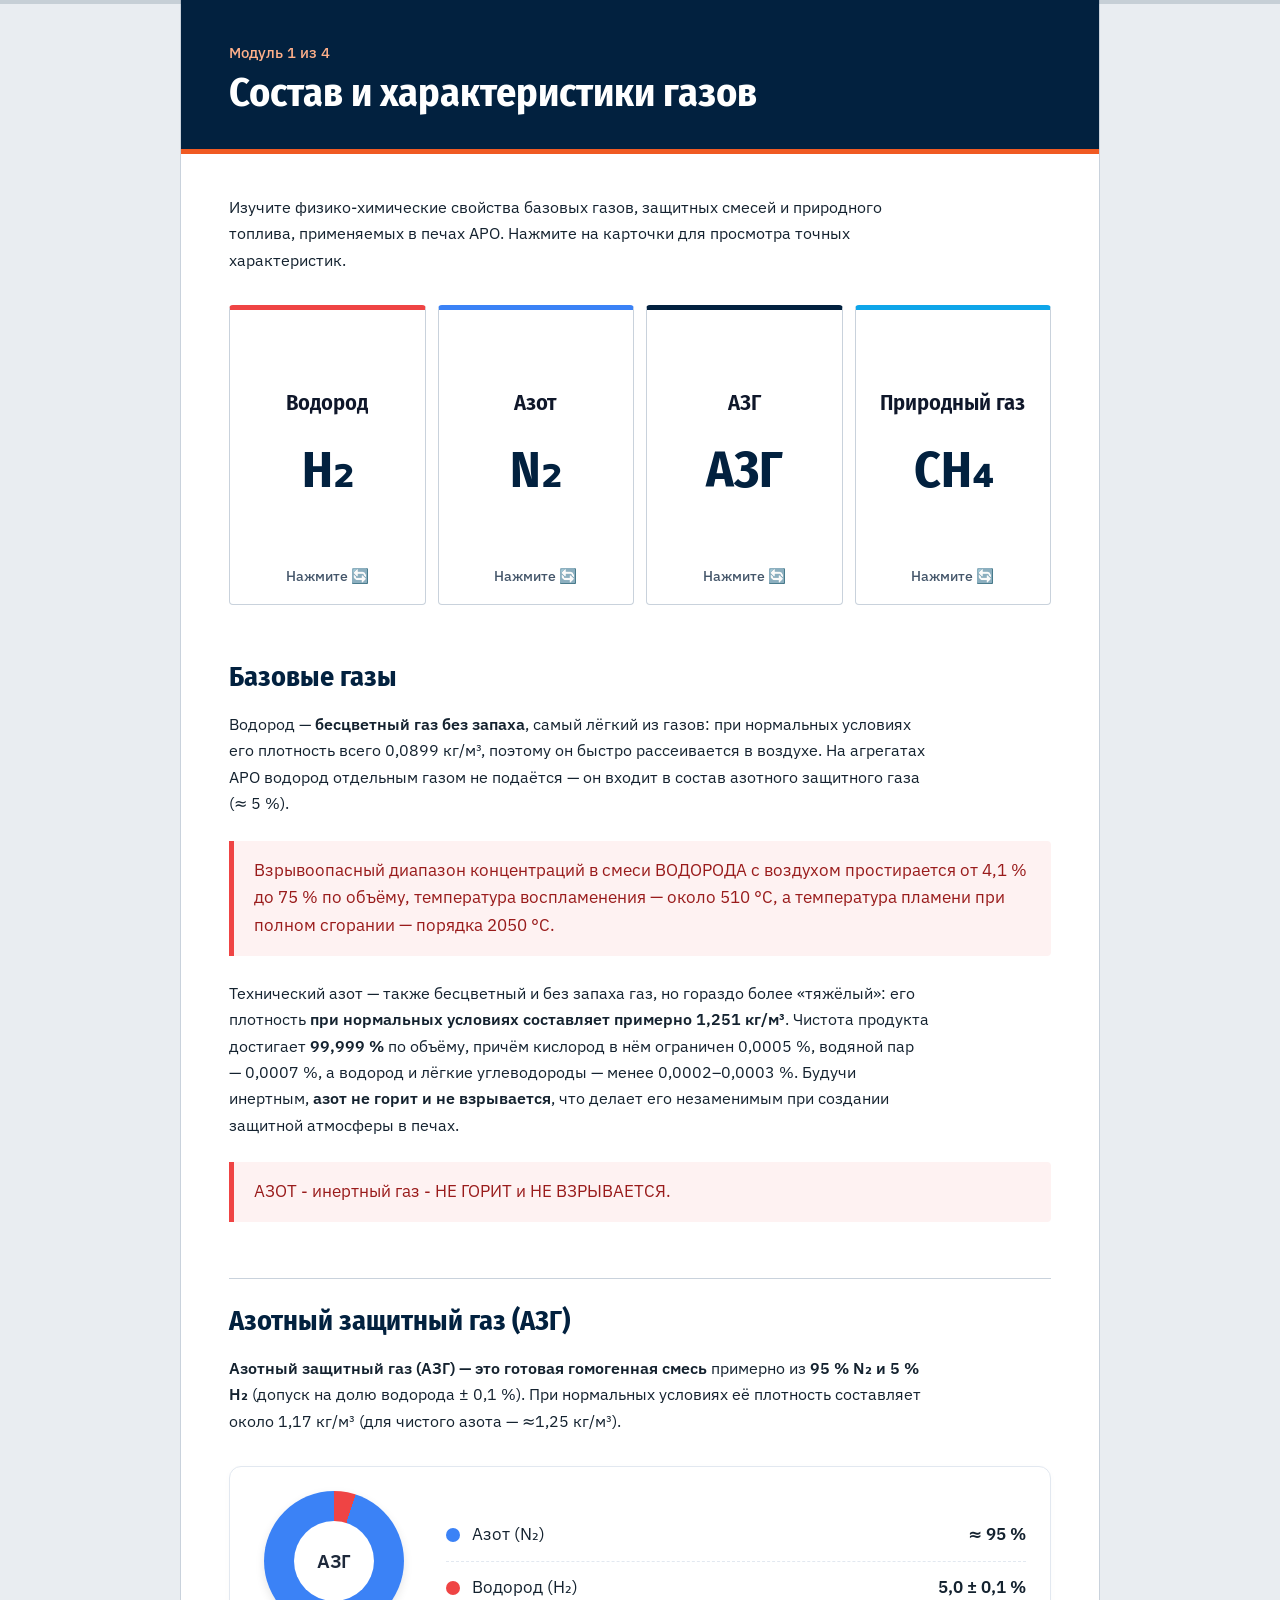
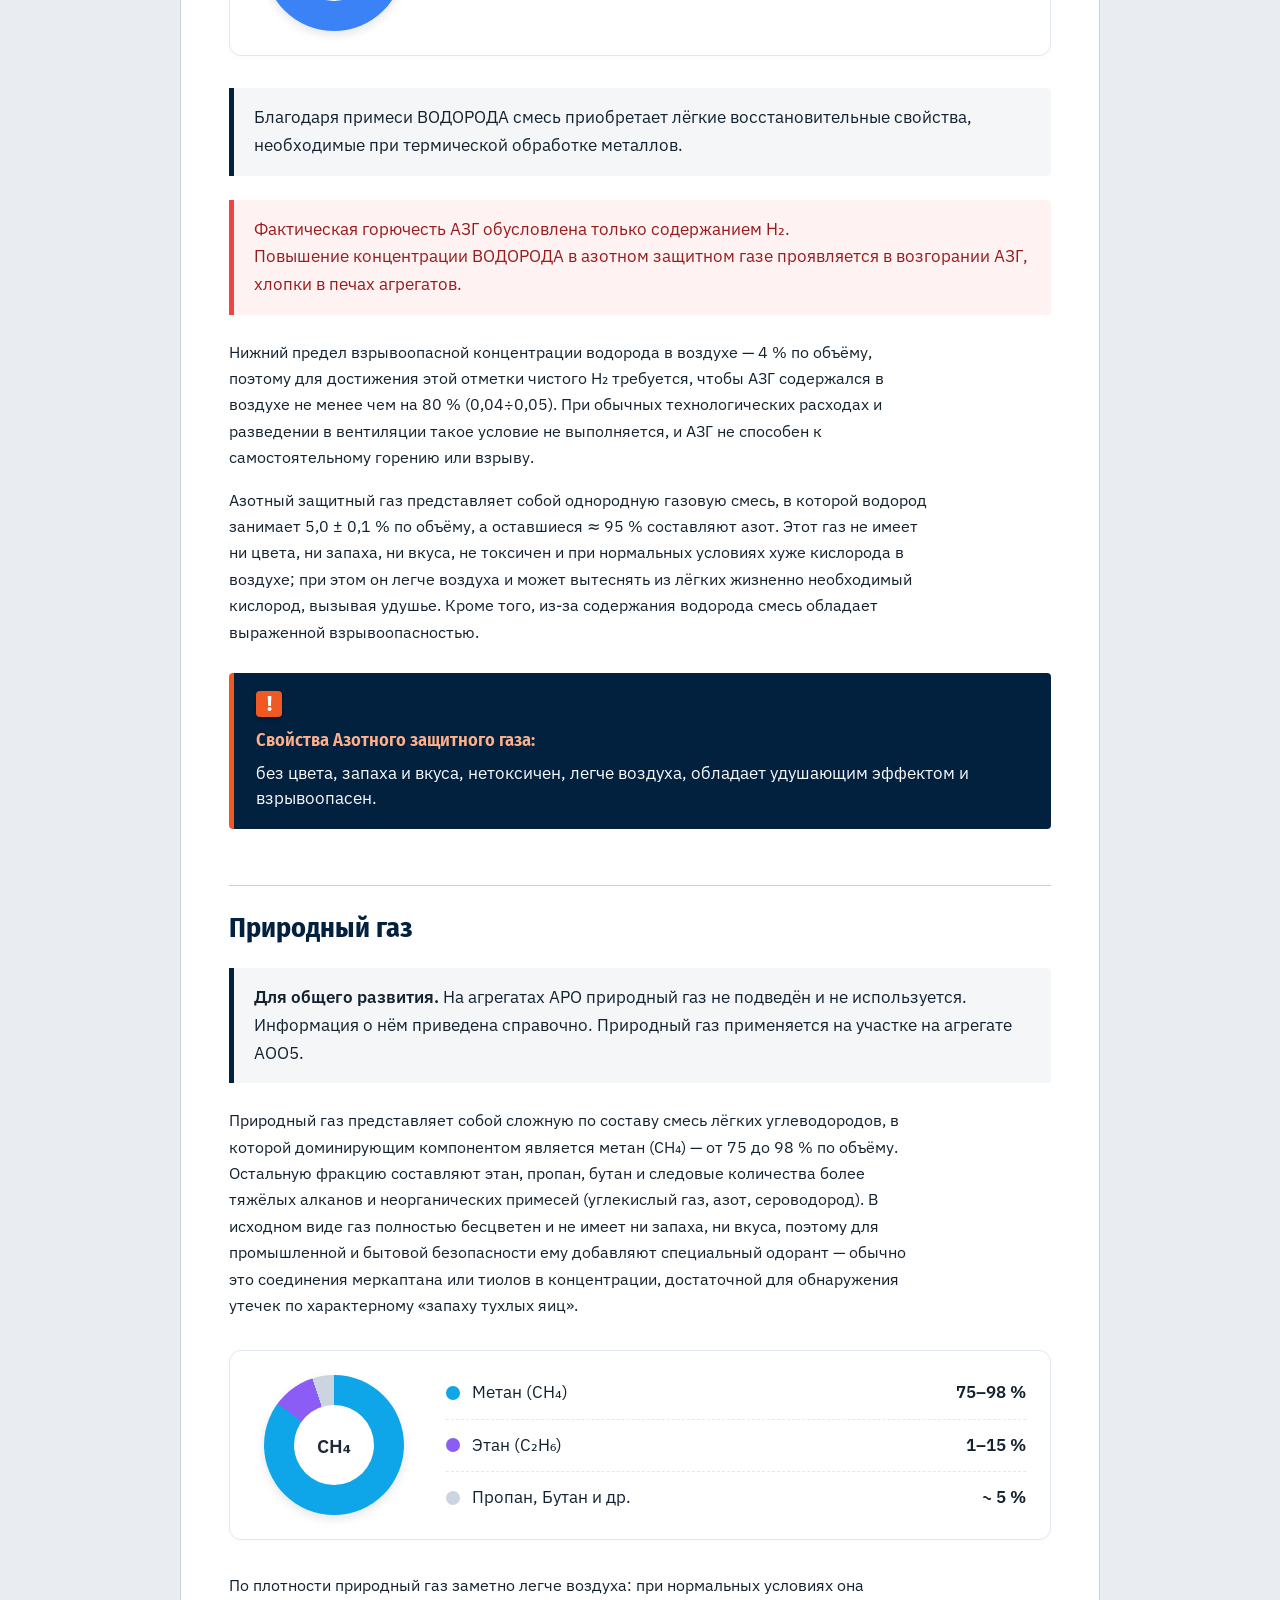
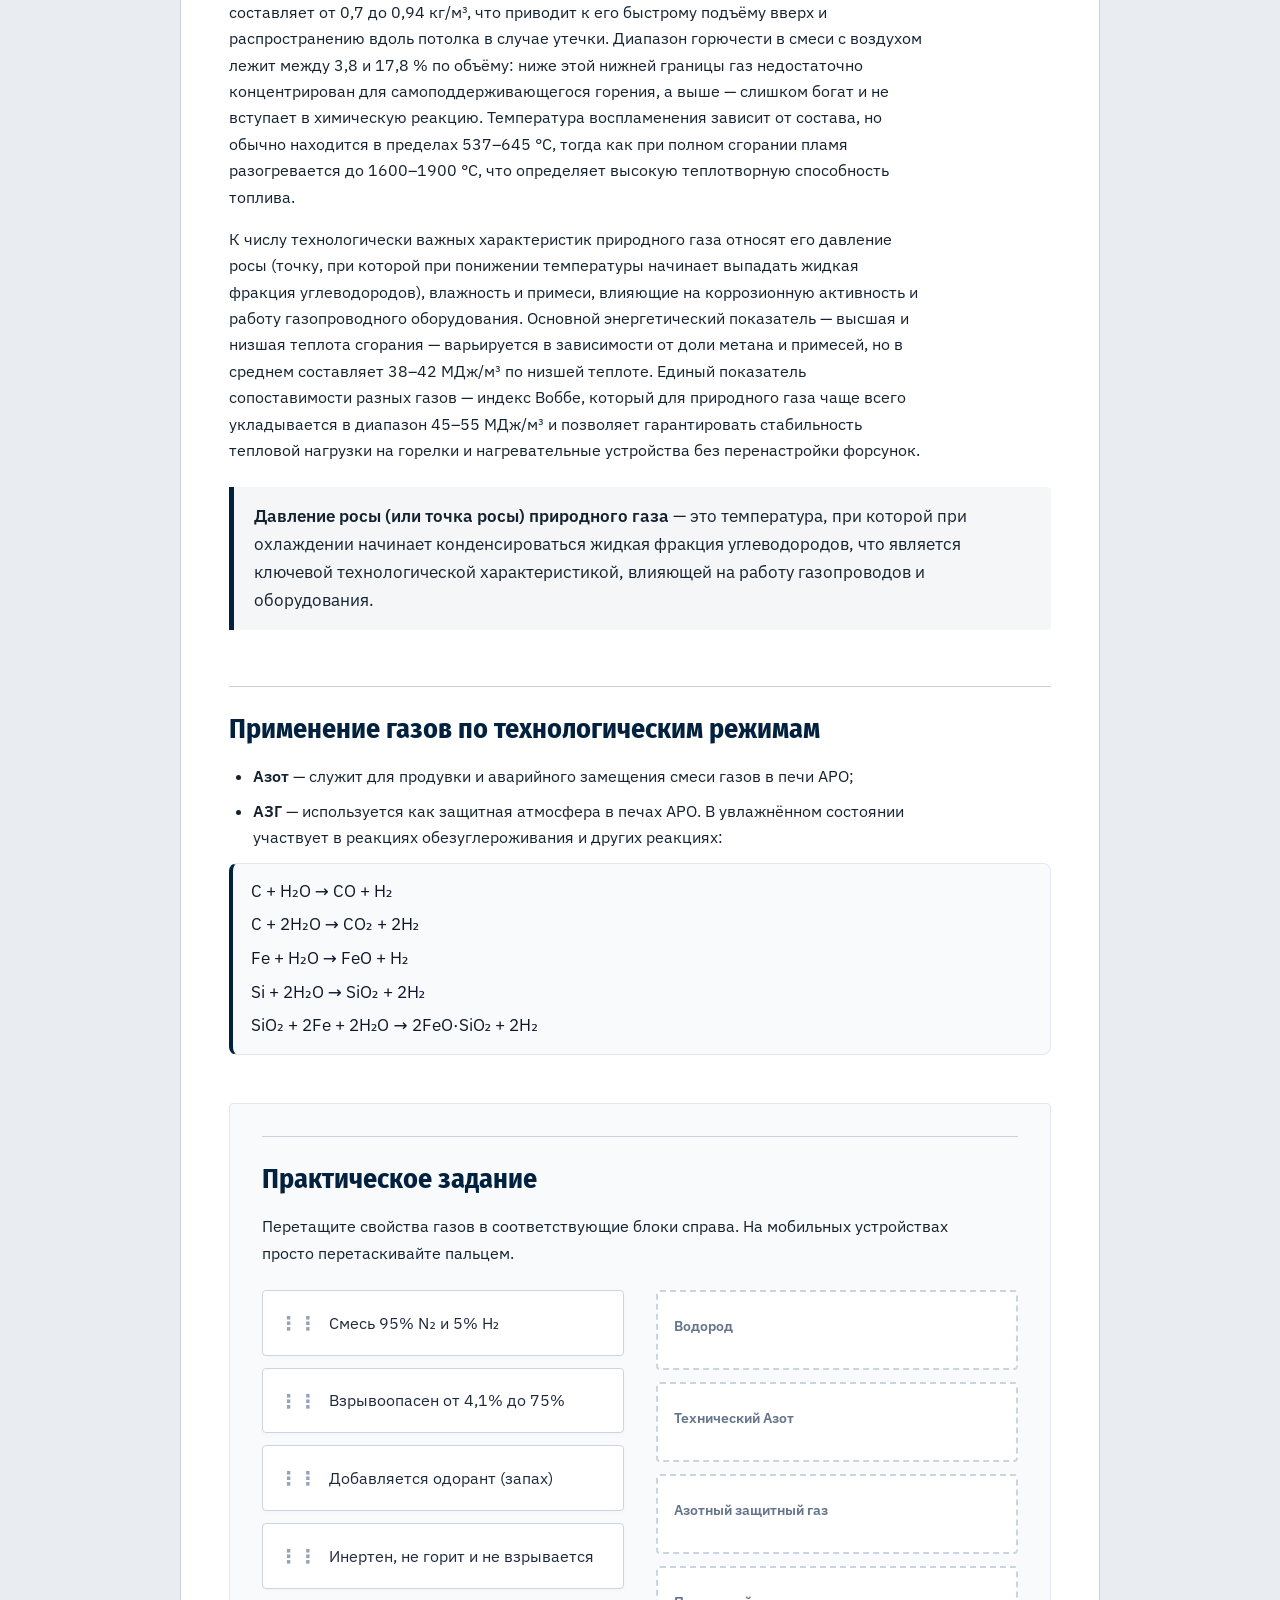
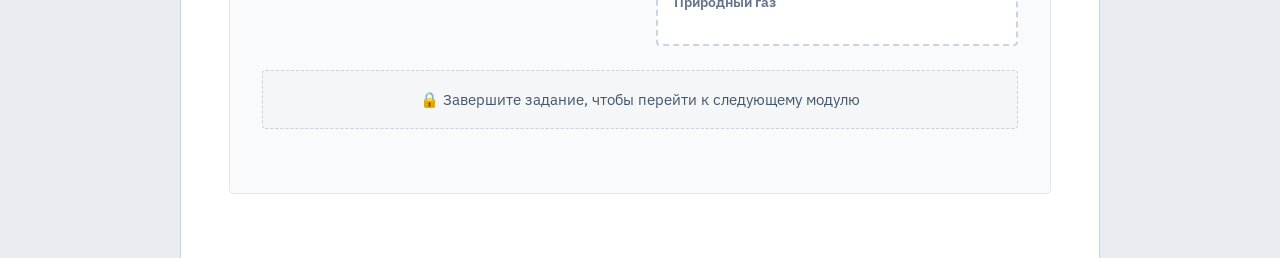
==== commit 09613c79: "Новое оформление: тема на фирменном синем, шрифты IBM Plex и Fira Sans Condensed, переработана главн" ====
--- a/module1.html
+++ b/module1.html
@@ -101,8 +101,11 @@
             .chart-visual { align-self: center; margin-bottom: 16px; }
         }
             .gas-use { margin-bottom: 12px; }
-        .reactions { background: #f8fafc; border: 1px solid #e2e8f0; border-left: 4px solid #0056b3; border-radius: 8px; padding: 14px 18px; margin-bottom: 24px; display: grid; gap: 6px; font-size: 1.05rem; color: #0f172a; font-variant-numeric: tabular-nums; }
+        .reactions { background: #f8fafc; border: 1px solid #e2e8f0; border-left: 4px solid #02213F; border-radius: 8px; padding: 14px 18px; margin-bottom: 24px; display: grid; gap: 6px; font-size: 1.05rem; color: #0f172a; font-variant-numeric: tabular-nums; }
     </style>
+    <link rel="stylesheet" href="theme.css">
+    <link rel="stylesheet" href="modules.css">
+    <script src="theme.js" defer></script>
 </head>
 <body>
 
--- a/theme.css
+++ b/theme.css
@@ -0,0 +1,31 @@
+/* Шрифты лежат в папке fonts/, интернет для них не нужен */
+@font-face{font-family:'Plex';font-style:normal;font-weight:400;font-display:swap;src:url('fonts/ibm-plex-sans-cyrillic-400-normal.woff2') format('woff2');unicode-range:U+0301,U+0400-045F,U+0490-0491,U+04B0-04B1,U+2116;}
+@font-face{font-family:'Plex';font-style:normal;font-weight:400;font-display:swap;src:url('fonts/ibm-plex-sans-latin-400-normal.woff2') format('woff2');unicode-range:U+0000-00FF,U+0131,U+0152-0153,U+02BB-02BC,U+02C6,U+02DA,U+02DC,U+2000-206F,U+2074,U+20AC,U+2122,U+2191,U+2193,U+2212,U+2215,U+FEFF,U+FFFD;}
+@font-face{font-family:'Plex';font-style:normal;font-weight:500;font-display:swap;src:url('fonts/ibm-plex-sans-cyrillic-500-normal.woff2') format('woff2');unicode-range:U+0301,U+0400-045F,U+0490-0491,U+04B0-04B1,U+2116;}
+@font-face{font-family:'Plex';font-style:normal;font-weight:500;font-display:swap;src:url('fonts/ibm-plex-sans-latin-500-normal.woff2') format('woff2');unicode-range:U+0000-00FF,U+0131,U+0152-0153,U+02BB-02BC,U+02C6,U+02DA,U+02DC,U+2000-206F,U+2074,U+20AC,U+2122,U+2191,U+2193,U+2212,U+2215,U+FEFF,U+FFFD;}
+@font-face{font-family:'Plex';font-style:normal;font-weight:600;font-display:swap;src:url('fonts/ibm-plex-sans-cyrillic-600-normal.woff2') format('woff2');unicode-range:U+0301,U+0400-045F,U+0490-0491,U+04B0-04B1,U+2116;}
+@font-face{font-family:'Plex';font-style:normal;font-weight:600;font-display:swap;src:url('fonts/ibm-plex-sans-latin-600-normal.woff2') format('woff2');unicode-range:U+0000-00FF,U+0131,U+0152-0153,U+02BB-02BC,U+02C6,U+02DA,U+02DC,U+2000-206F,U+2074,U+20AC,U+2122,U+2191,U+2193,U+2212,U+2215,U+FEFF,U+FFFD;}
+@font-face{font-family:'FiraCond';font-style:normal;font-weight:600;font-display:swap;src:url('fonts/fira-sans-condensed-cyrillic-600-normal.woff2') format('woff2');unicode-range:U+0301,U+0400-045F,U+0490-0491,U+04B0-04B1,U+2116;}
+@font-face{font-family:'FiraCond';font-style:normal;font-weight:600;font-display:swap;src:url('fonts/fira-sans-condensed-latin-600-normal.woff2') format('woff2');unicode-range:U+0000-00FF,U+0131,U+0152-0153,U+02BB-02BC,U+02C6,U+02DA,U+02DC,U+2000-206F,U+2074,U+20AC,U+2122,U+2191,U+2193,U+2212,U+2215,U+FEFF,U+FFFD;}
+@font-face{font-family:'FiraCond';font-style:normal;font-weight:700;font-display:swap;src:url('fonts/fira-sans-condensed-cyrillic-700-normal.woff2') format('woff2');unicode-range:U+0301,U+0400-045F,U+0490-0491,U+04B0-04B1,U+2116;}
+@font-face{font-family:'FiraCond';font-style:normal;font-weight:700;font-display:swap;src:url('fonts/fira-sans-condensed-latin-700-normal.woff2') format('woff2');unicode-range:U+0000-00FF,U+0131,U+0152-0153,U+02BB-02BC,U+02C6,U+02DA,U+02DC,U+2000-206F,U+2074,U+20AC,U+2122,U+2191,U+2193,U+2212,U+2215,U+FEFF,U+FFFD;}
+
+:root {
+  --navy: #02213F;        /* фирменный синий */
+  --navy-2: #0A3560;
+  --heat: #F05A22;        /* раскалённая полоса: акцент только для главного */
+  --heat-soft: #FFB08A;
+  --paper: #E9EDF1;       /* фон страницы — холодная сталь */
+  --panel: #F4F6F8;
+  --line: #C9D2DC;
+  --ink: #14222F;
+  --ink-2: #44566A;
+  --ok: #1F9D55;
+  --bad: #C62828;
+  --head: 'FiraCond', 'Arial Narrow', 'Segoe UI', sans-serif;
+  --body: 'Plex', 'Segoe UI', system-ui, sans-serif;
+}
+* { font-family: var(--body); }
+h1, h2, h3, h4, h5 { font-family: var(--head); letter-spacing: 0; }
+:focus-visible { outline: 3px solid var(--heat); outline-offset: 2px; }
+@media (prefers-reduced-motion: reduce) { * { animation: none !important; transition: none !important; scroll-behavior: auto !important; } }
--- a/modules.css
+++ b/modules.css
@@ -0,0 +1,97 @@
+/* Общее оформление страниц курса (модули 1–4 и тест). Подключается после встроенных стилей. */
+body { background: var(--paper); padding: 0; color: var(--ink); font-size: 17px; line-height: 1.65; }
+.lesson-container, .container, .test-container { max-width: 920px; margin: 0 auto; background: #fff; padding: 0 48px 64px; border-radius: 0; box-shadow: none; border-left: 1px solid var(--line); border-right: 1px solid var(--line); min-height: 100vh; }
+
+/* Шапка модуля: синяя плашка и полоса-акцент */
+.lesson-container > h2:first-child { margin: 0 -48px 40px; padding: 44px 48px 34px; background: var(--navy); color: #fff; border: 0; border-bottom: 5px solid var(--heat); font-size: 2.5rem; line-height: 1.1; font-weight: 700; }
+.lesson-container > h2:first-child::before { content: attr(data-mod); display: block; font-family: var(--body); font-size: 0.95rem; font-weight: 500; color: var(--heat-soft); margin-bottom: 10px; }
+
+h3 { color: var(--navy); font-size: 1.75rem; font-weight: 700; margin: 56px 0 18px; padding-top: 26px; border-top: 1px solid var(--line); line-height: 1.15; }
+h2 + p + .alert-dark + h3, .lesson-container > h3:first-of-type { border-top: 0; padding-top: 0; }
+h4 { color: var(--navy); font-size: 1.3rem; font-weight: 600; margin: 28px 0 10px; }
+p, li { color: var(--ink); font-size: 1rem; text-align: left; }
+p { max-width: 70ch; }
+ul, ol { max-width: 70ch; }
+strong { color: var(--ink); font-weight: 600; }
+
+/* Плашки */
+.alert-dark { background: var(--navy); border-left: 5px solid var(--heat); border-radius: 4px; margin: 28px 0; padding: 18px 22px; box-shadow: none; }
+.alert-dark .alert-icon { position: static; transform: none; width: 26px; height: 26px; border-radius: 4px; background: var(--heat); color: #fff; margin-bottom: 10px; font-family: var(--head); }
+.alert-dark strong { color: var(--heat-soft); font-family: var(--head); font-size: 1.15rem; font-weight: 600; margin-bottom: 6px; }
+.alert-light { background: var(--panel); border-left: 5px solid var(--navy); border-radius: 0 4px 4px 0; color: var(--ink); }
+.alert-danger { border-radius: 0 4px 4px 0; border-left-width: 5px; }
+.alert-warn { border-radius: 0 4px 4px 0; border-left-width: 5px; }
+
+/* Цифры */
+.stats-grid { gap: 12px; }
+.stat-box { background: #fff; border: 1px solid var(--line); border-top: 4px solid var(--navy); border-radius: 4px; text-align: left; padding: 14px 16px 16px; }
+.stat-box b { font-family: var(--head); font-size: 2.1rem; font-weight: 700; color: var(--navy); }
+.stat-box span { color: var(--ink-2); font-size: 0.9rem; }
+
+/* Фото */
+.fig img { border-radius: 4px; border-color: var(--line); }
+.fig img:hover { transform: none; }
+.fig figcaption { text-align: left; color: var(--ink-2); }
+.fig .ph { border-radius: 4px; }
+
+/* Узлы, арматура, вкладки */
+.tab-btn { border-radius: 4px 4px 0 0; background: var(--panel); border-color: var(--line); color: var(--ink); }
+.tab-btn.active { background: var(--navy); border-color: var(--navy); color: #fff; }
+.tab-panel { border-radius: 0 4px 4px 4px; border-color: var(--line); }
+.fact { background: var(--panel); border-left: 3px solid var(--heat); border-radius: 0 4px 4px 0; }
+.fact span { text-transform: none; font-size: 0.82rem; letter-spacing: 0; color: var(--ink-2); font-weight: 500; }
+.arm-list details, .acc details { border-color: var(--line); border-radius: 4px; }
+.arm-list summary::after, .acc summary::after { color: var(--heat); }
+.arm-tag { border-radius: 4px; background: var(--navy); }
+
+/* Единые скругления и рамки у карточек */
+.phone, .scen-card, .post, .instr-card, .sim-box, .route-box, .q-card, .dnd-container, .chart-box, .stat-box, .sim-msg, .review, .ppe div, .five div, .steps li, .trig-btn, .chip, .drag-item, .drop-zone, .disabled-text, .reset-btn, .q-opt, .auto-detail, .table-wrap { border-radius: 4px; }
+.chip { border-color: var(--line); }
+.chip.active, .tab-btn.active { background: var(--navy); border-color: var(--navy); }
+.instr-card, .post, .phone, .scen-card, .sim-box, .route-box { border-color: var(--line); }
+.steps li::before { border-radius: 4px; background: var(--navy); font-family: var(--head); }
+table.alarm th, table.t th { background: var(--navy); font-family: var(--head); font-weight: 600; letter-spacing: 0; }
+
+/* Кнопки */
+.check-btn, .confirm-btn, .small-btn, .next-btn, .res-btn { background: var(--navy); border-radius: 4px; font-weight: 600; }
+.check-btn:hover, .confirm-btn:hover, .next-btn:hover, .res-btn:hover { background: var(--navy-2); }
+.nav-btn { background: var(--navy); border-bottom: 4px solid var(--heat); border-radius: 4px; text-transform: none; font-size: 1.1rem; font-weight: 600; padding: 18px 28px; }
+.nav-btn:hover { background: var(--navy-2); }
+.reset-btn { border-color: var(--line); color: var(--ink-2); }
+.disabled-text { background: var(--panel); color: var(--ink-2); font-size: 0.95rem; border: 1px dashed var(--line); }
+
+/* Тесты */
+.q-card { border-color: var(--line); }
+.q-opt:hover { background: var(--panel); }
+.q-opt input { accent-color: var(--navy); }
+
+/* Модуль 1: четыре карточки газов в один ряд, без «сироты» */
+.gas-grid { grid-template-columns: repeat(4, 1fr); gap: 12px; }
+.gas-card { height: 300px; }
+.gas-card-front, .gas-card-back { border-radius: 4px; box-shadow: none; }
+.gas-card-front { border: 1px solid var(--line); border-top: 5px solid var(--navy); }
+.gas-card:nth-child(1) .gas-card-front { border-top-color: #ef4444; }
+.gas-card:nth-child(2) .gas-card-front { border-top-color: #3b82f6; }
+.gas-card:nth-child(4) .gas-card-front { border-top-color: #0ea5e9; }
+.gas-card-front .formula { font-family: var(--head); font-size: 3.2rem; color: var(--navy); }
+.gas-card-front h4 { margin: 0 0 6px; }
+.flip-hint { color: var(--ink-2) !important; font-weight: 500 !important; }
+.gas-card-back { background: var(--navy); border-left: 0; border-top: 5px solid var(--heat); }
+.card-stat-label { text-transform: none !important; letter-spacing: 0 !important; font-size: 0.82rem !important; color: #9fb3c8 !important; }
+.drop-zone-title { text-transform: none !important; letter-spacing: 0; }
+.drop-zone.correct .drop-zone-title { text-transform: none; }
+@media (max-width: 900px) { .gas-grid { grid-template-columns: repeat(2, 1fr); } }
+
+/* Полоса чтения — единственный «акцент движения»: заполняется при прокрутке */
+.read-strip { position: fixed; top: 0; left: 0; right: 0; height: 4px; background: rgba(2,33,63,.15); z-index: 500; }
+.read-strip i { display: block; height: 100%; width: 0; background: var(--heat); }
+
+@media (max-width: 700px) {
+  .lesson-container, .container, .test-container { padding: 0 20px 48px; border: 0; }
+  .lesson-container > h2:first-child { margin: 0 -20px 28px; padding: 32px 20px 26px; font-size: 1.9rem; }
+  h3 { font-size: 1.45rem; }
+  .gas-card { height: 280px; }
+}
+.scen-grid .scen-card:last-child:nth-child(odd) { grid-column: 1 / -1; }
+.q-topic, .rp-num, .auto-detail h5 { text-transform: none; letter-spacing: 0; font-size: 0.9rem; }
+.rp-num { color: var(--heat); }
